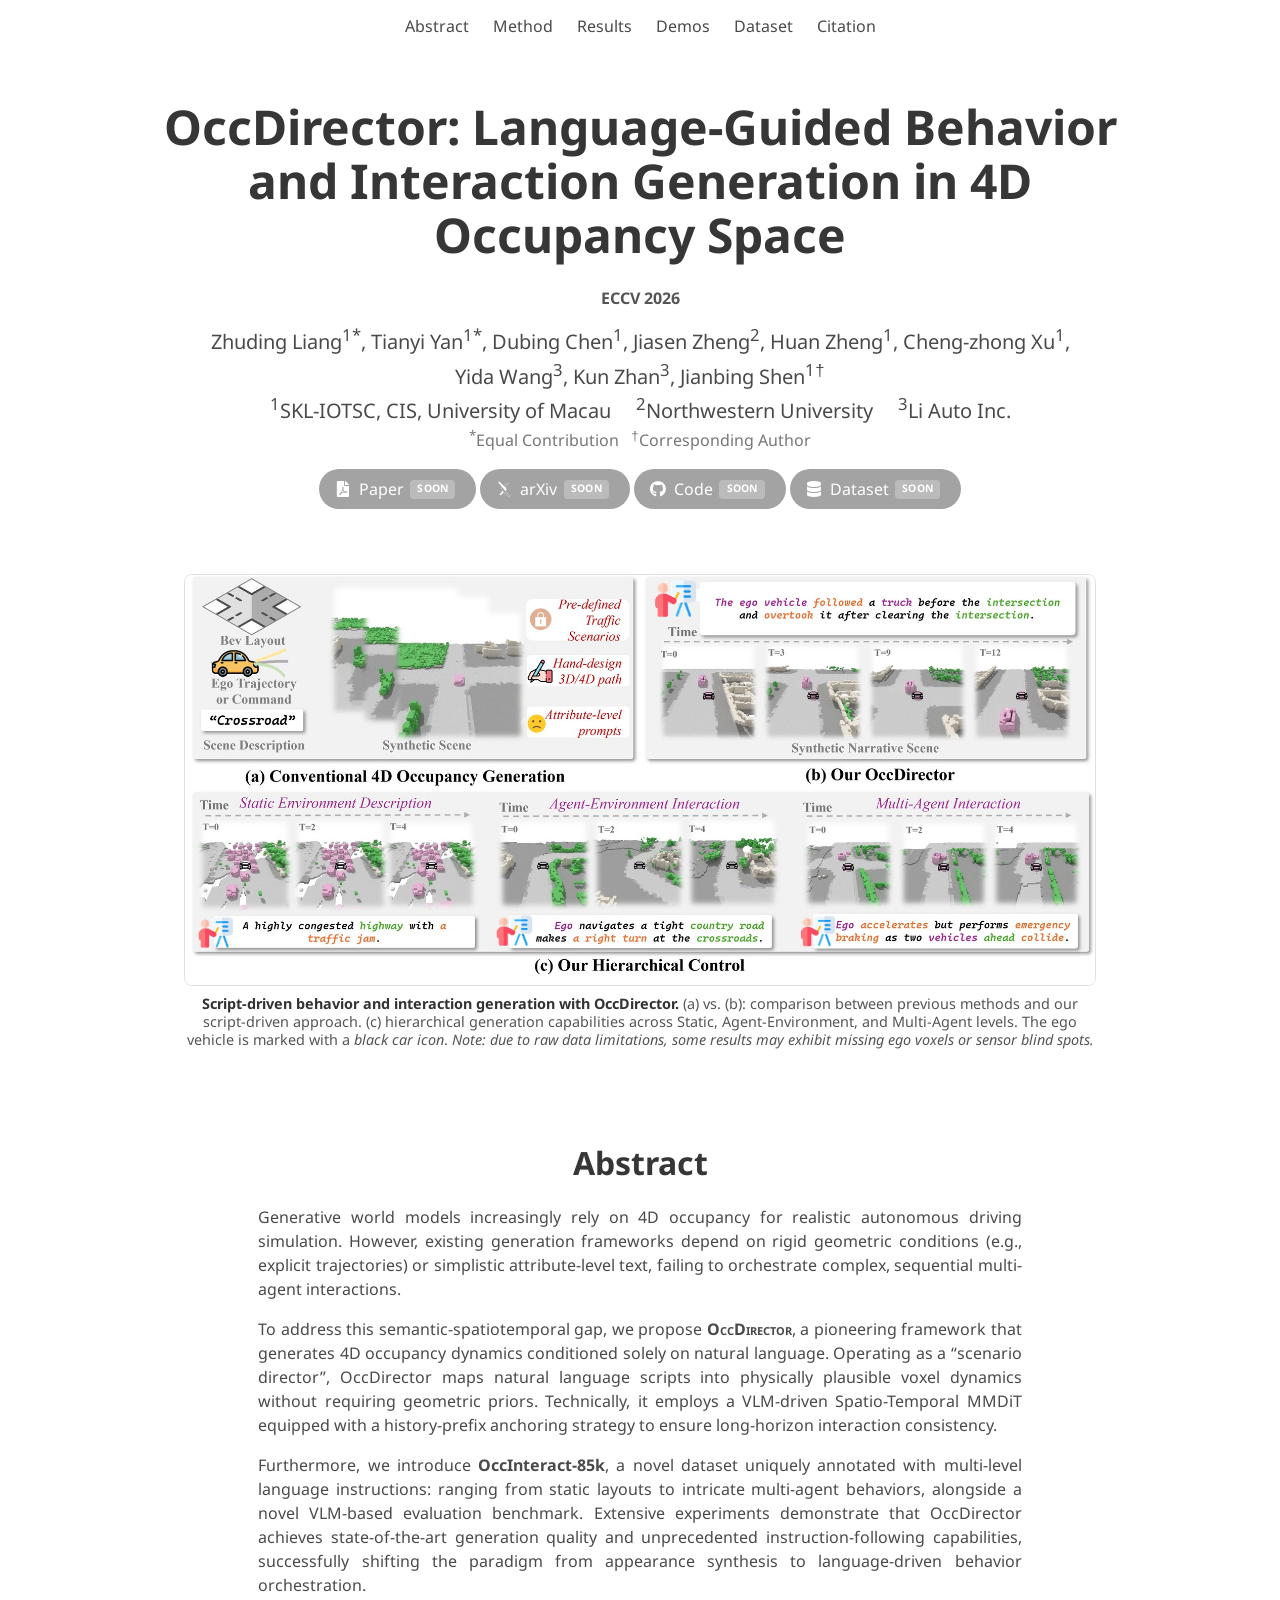
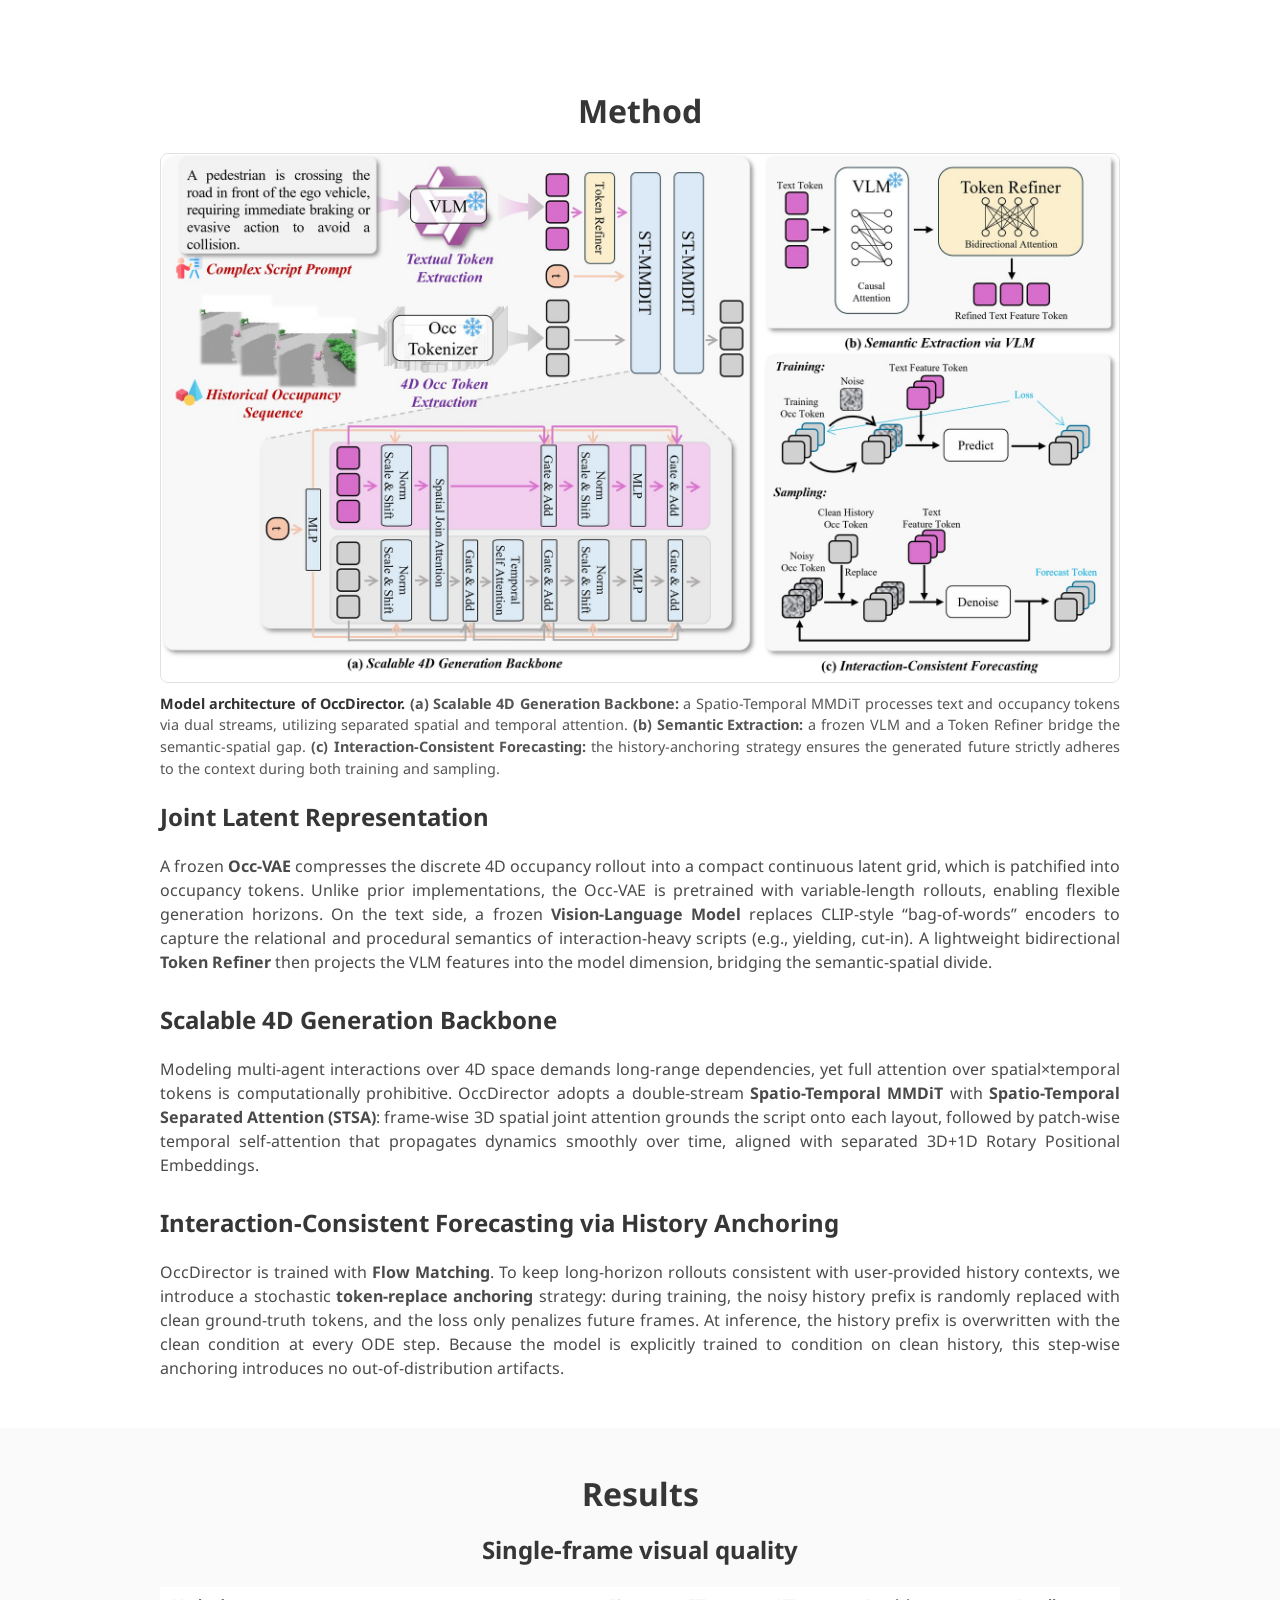
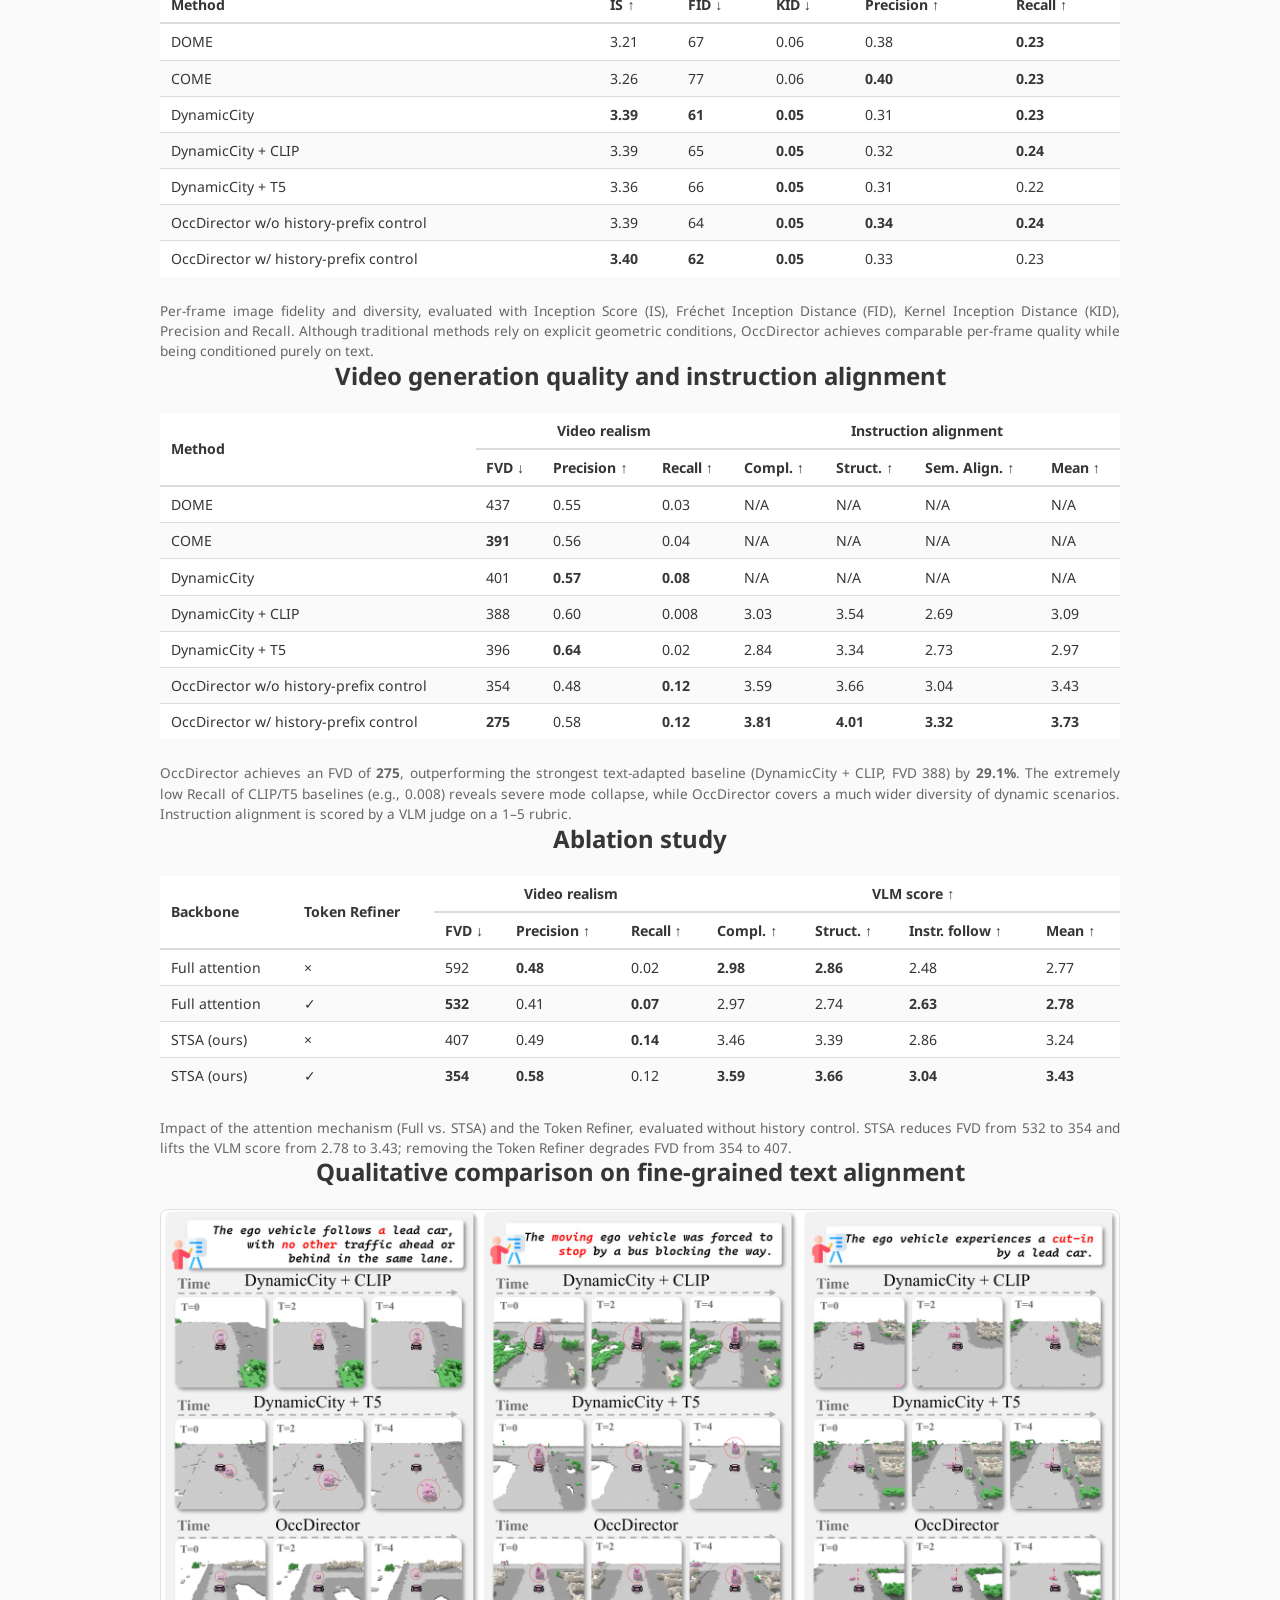
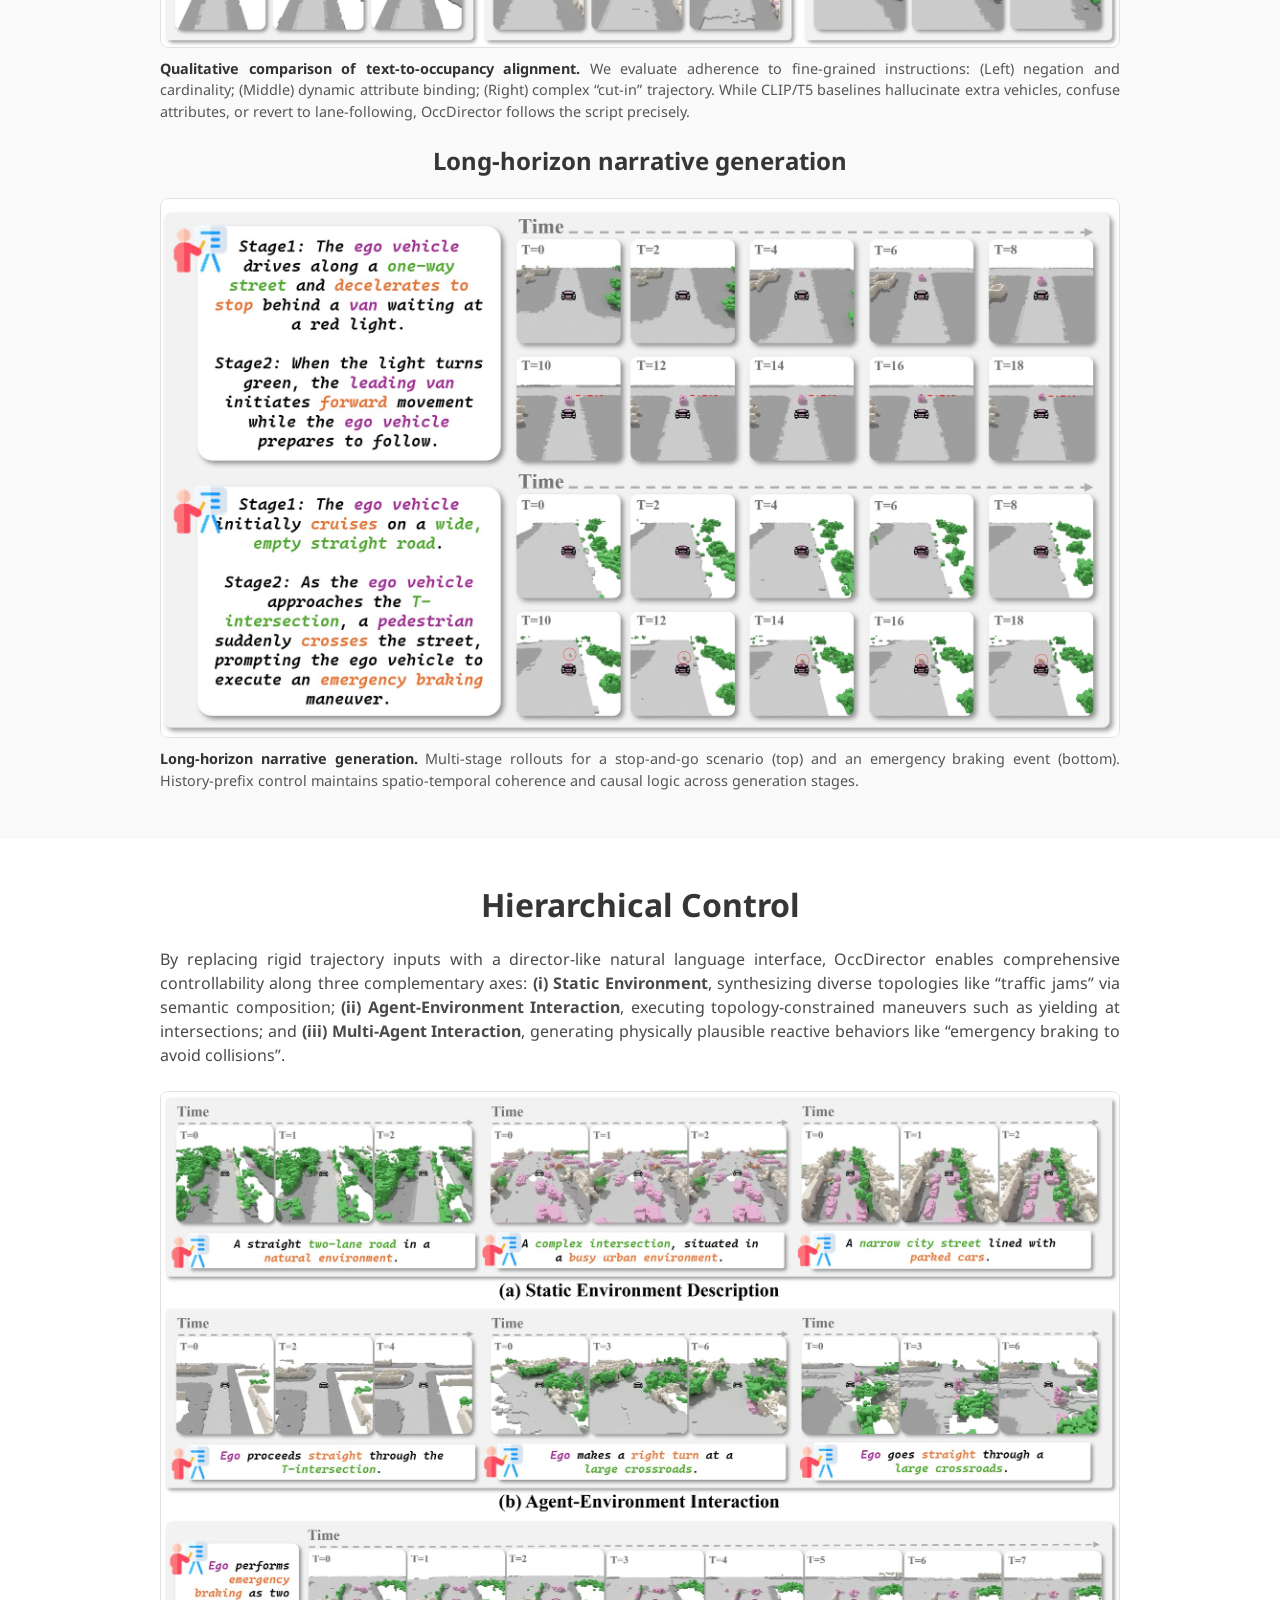
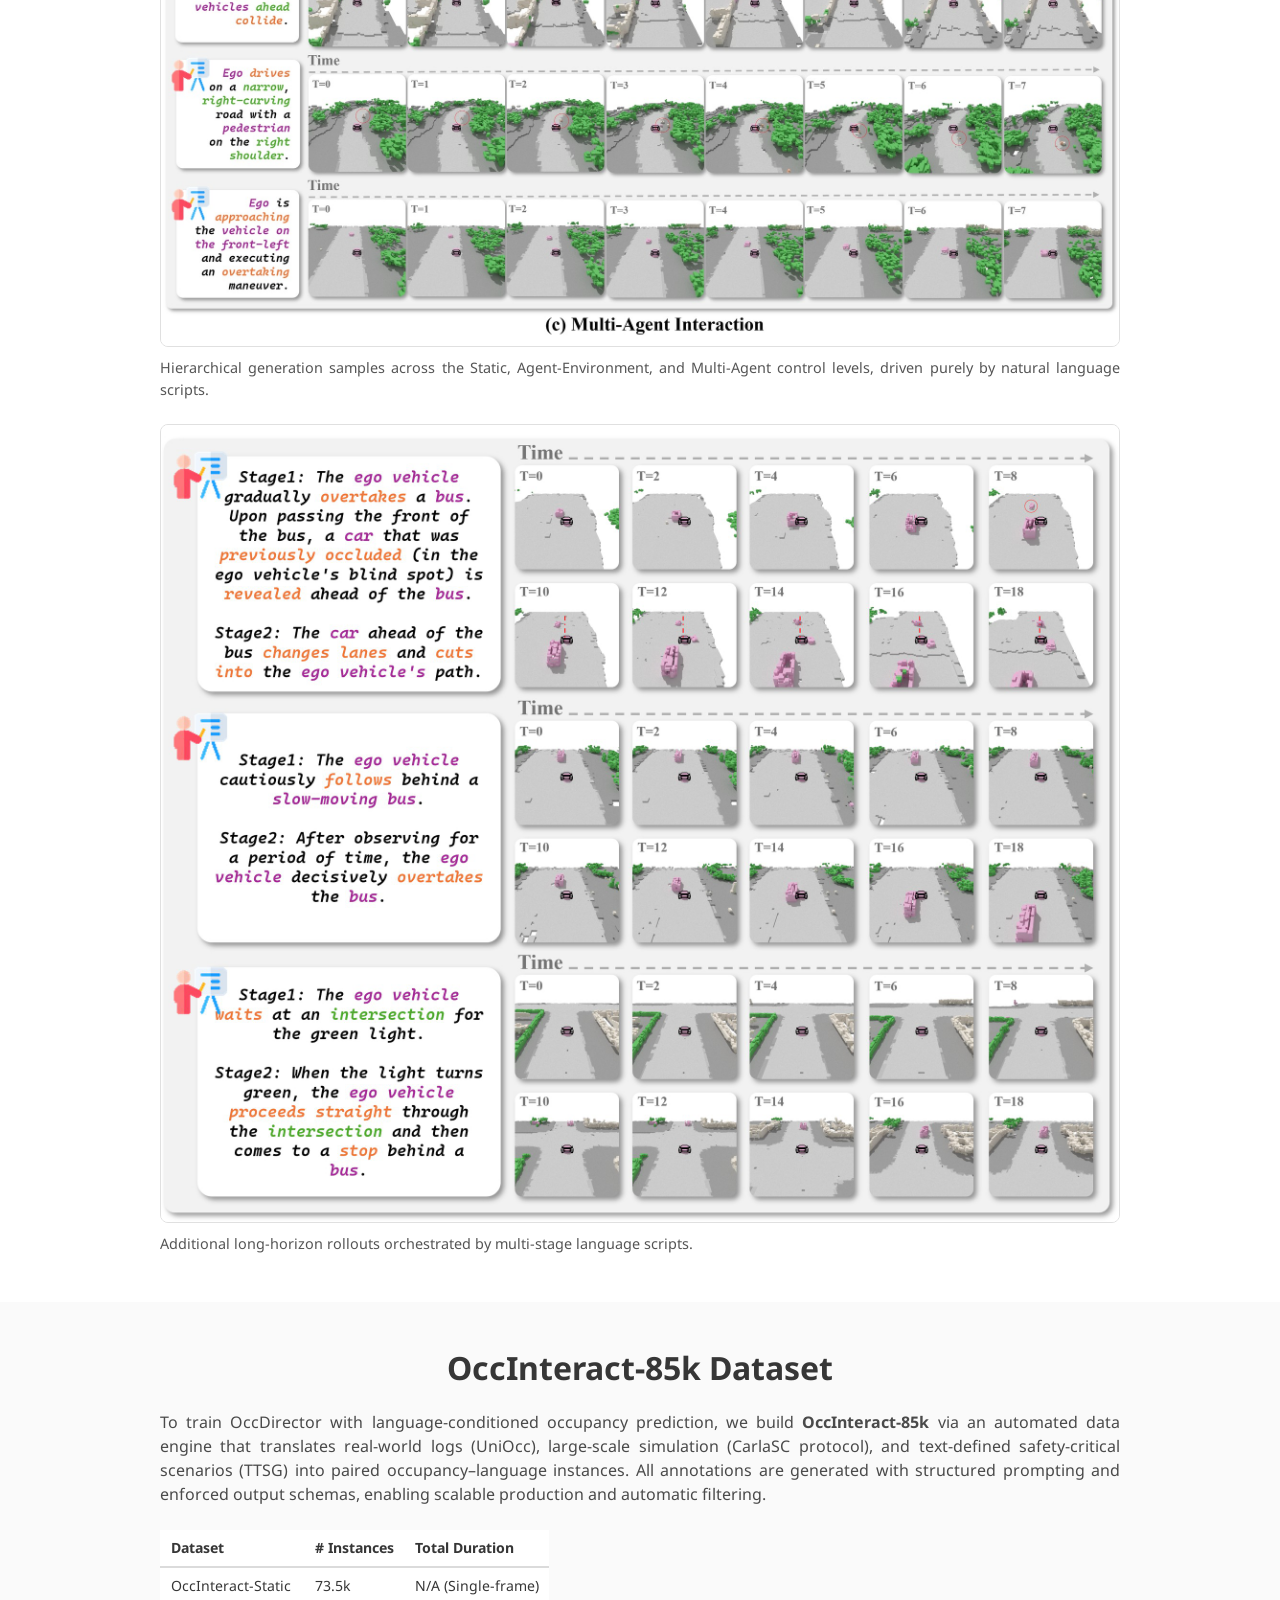
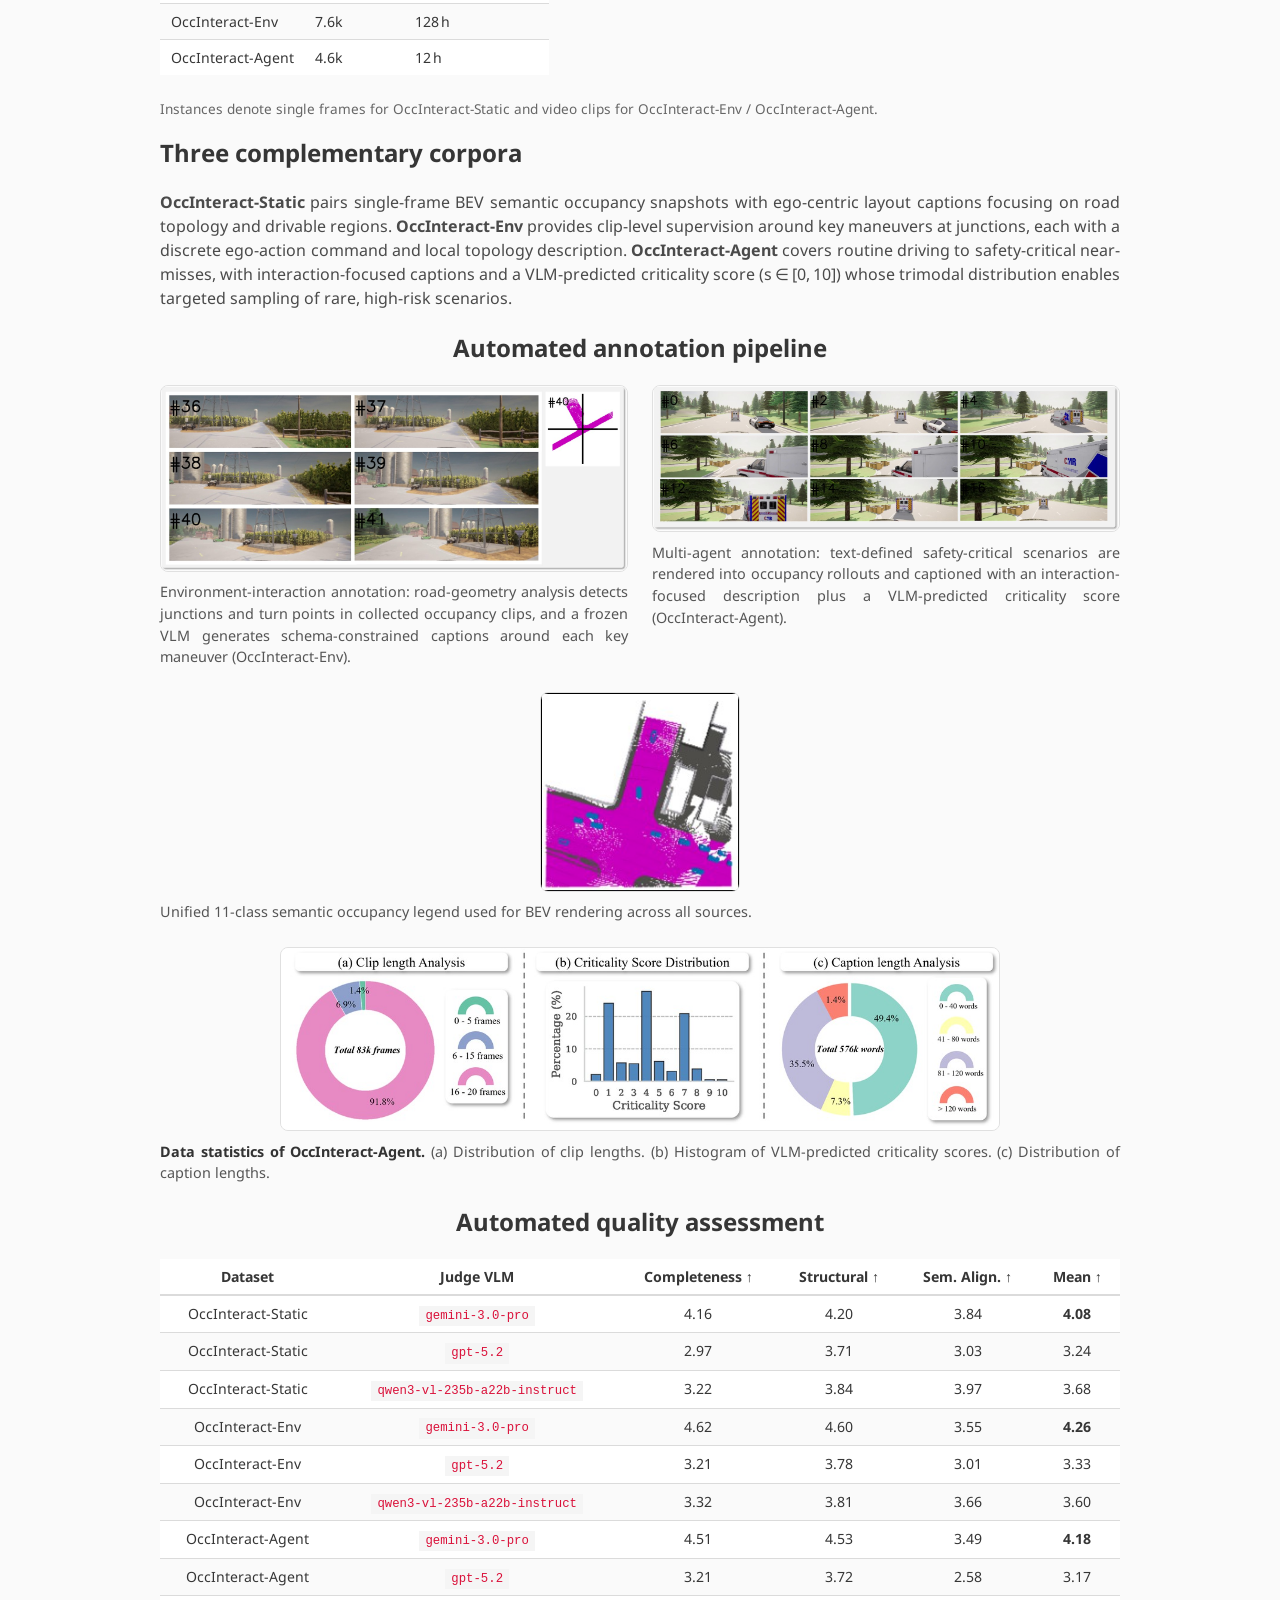
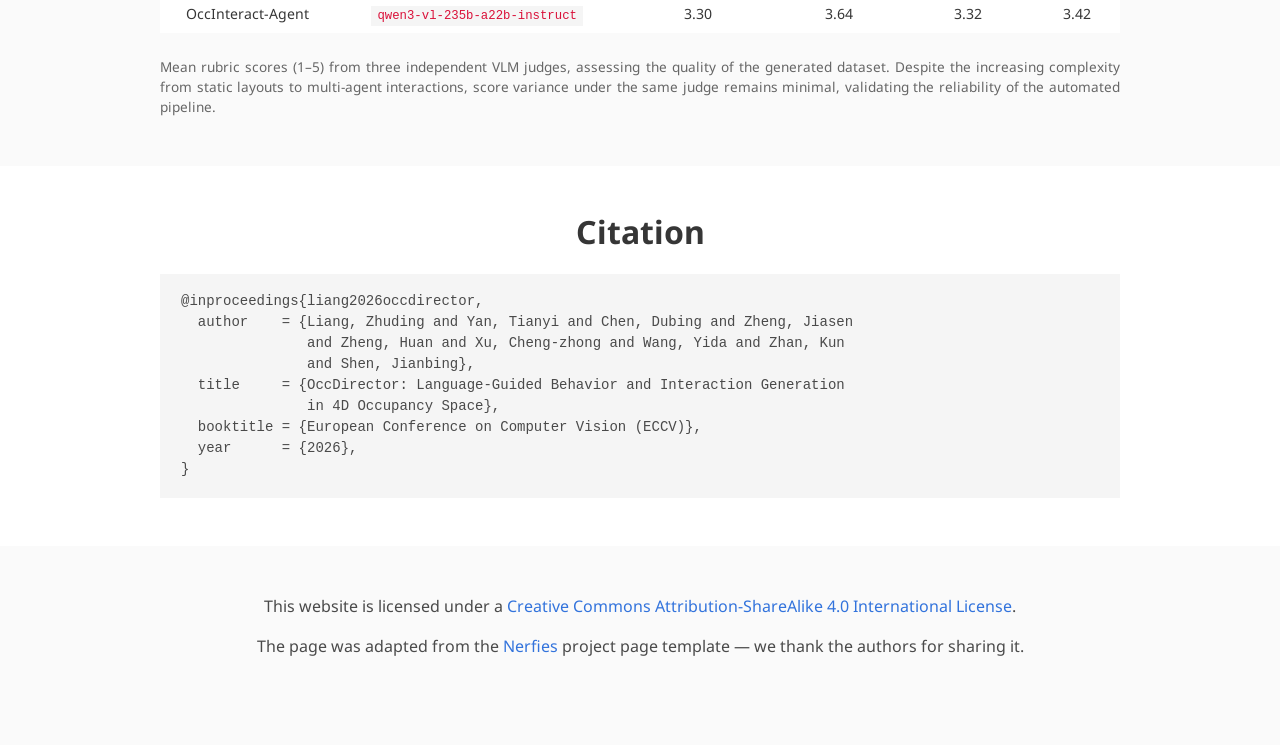
==== index.html @ 40460b10 "Add OccDirector project page Single-page site based on the Nerfies template, with all assets self-ho" ====
<!DOCTYPE html>
<html lang="en">
<head>
  <meta charset="utf-8">
  <meta name="description"
        content="OccDirector generates 4D occupancy dynamics for autonomous driving conditioned solely on natural language, acting as a scenario director that orchestrates static layouts, agent-environment interactions, and multi-agent behaviors.">
  <meta name="keywords" content="OccDirector, 4D Occupancy Generation, Language-Guided Scene Generation, Autonomous Driving, World Model">
  <meta name="viewport" content="width=device-width, initial-scale=1">
  <title>OccDirector: Language-Guided Behavior and Interaction Generation in 4D Occupancy Space</title>

  <link rel="stylesheet" href="./static/css/bulma.min.css">
  <link rel="stylesheet" href="./static/css/fontawesome.min.css">
  <link rel="stylesheet" href="./static/css/academicons.min.css">
  <link rel="stylesheet" href="./static/css/index.css">
  <link rel="icon" href="./static/images/favicon.svg">
</head>
<body>

<nav class="navbar" role="navigation" aria-label="main navigation">
  <div class="navbar-brand">
    <a role="button" class="navbar-burger" aria-label="menu" aria-expanded="false" data-target="navbar-menu">
      <span aria-hidden="true"></span>
      <span aria-hidden="true"></span>
      <span aria-hidden="true"></span>
    </a>
  </div>
  <div id="navbar-menu" class="navbar-menu">
    <div class="navbar-start" style="flex-grow: 1; justify-content: center;">
      <a class="navbar-item" href="#abstract">Abstract</a>
      <a class="navbar-item" href="#method">Method</a>
      <a class="navbar-item" href="#results">Results</a>
      <a class="navbar-item" href="#demos">Demos</a>
      <a class="navbar-item" href="#dataset">Dataset</a>
      <a class="navbar-item" href="#citation">Citation</a>
    </div>
  </div>
</nav>

<section class="hero">
  <div class="hero-body">
    <div class="container is-max-desktop">
      <div class="columns is-centered">
        <div class="column has-text-centered">
          <h1 class="title is-1 publication-title">OccDirector: Language-Guided Behavior and
            Interaction Generation in 4D Occupancy Space</h1>

          <div class="publication-venue">ECCV 2026</div>

          <div class="is-size-5 publication-authors">
            <span class="author-block">Zhuding Liang<sup>1</sup><sup>*</sup>,</span>
            <span class="author-block">Tianyi Yan<sup>1</sup><sup>*</sup>,</span>
            <span class="author-block">Dubing Chen<sup>1</sup>,</span>
            <span class="author-block">Jiasen Zheng<sup>2</sup>,</span>
            <span class="author-block">Huan Zheng<sup>1</sup>,</span>
            <span class="author-block">Cheng-zhong Xu<sup>1</sup>,</span>
            <span class="author-block">Yida Wang<sup>3</sup>,</span>
            <span class="author-block">Kun Zhan<sup>3</sup>,</span>
            <span class="author-block">Jianbing Shen<sup>1</sup><sup>&dagger;</sup></span>
          </div>

          <div class="is-size-5 publication-authors">
            <span class="author-block"><sup>1</sup>SKL-IOTSC, CIS, University of Macau&ensp;&ensp;</span>
            <span class="author-block"><sup>2</sup>Northwestern University&ensp;&ensp;</span>
            <span class="author-block"><sup>3</sup>Li Auto Inc.</span>
          </div>

          <div class="is-size-6 publication-authors" style="color:#777;">
            <span class="author-block"><sup>*</sup>Equal Contribution&ensp;</span>
            <span class="author-block"><sup>&dagger;</sup>Corresponding Author</span>
          </div>

          <div class="column has-text-centered">
            <div class="publication-links">
              <!-- To enable a link: set the real href and remove the
                   "coming-soon" class and the <span class="soon-tag"> child. -->
              <span class="link-block">
                <a href="#" class="external-link button is-normal is-rounded is-dark coming-soon">
                  <span class="icon">
                    <i class="fas fa-file-pdf"></i>
                  </span>
                  <span>Paper</span>
                  <span class="soon-tag">SOON</span>
                </a>
              </span>
              <span class="link-block">
                <a href="#" class="external-link button is-normal is-rounded is-dark coming-soon">
                  <span class="icon">
                    <i class="ai ai-arxiv"></i>
                  </span>
                  <span>arXiv</span>
                  <span class="soon-tag">SOON</span>
                </a>
              </span>
              <span class="link-block">
                <a href="#" class="external-link button is-normal is-rounded is-dark coming-soon">
                  <span class="icon">
                    <i class="fab fa-github"></i>
                  </span>
                  <span>Code</span>
                  <span class="soon-tag">SOON</span>
                </a>
              </span>
              <span class="link-block">
                <a href="#" class="external-link button is-normal is-rounded is-dark coming-soon">
                  <span class="icon">
                    <i class="fas fa-database"></i>
                  </span>
                  <span>Dataset</span>
                  <span class="soon-tag">SOON</span>
                </a>
              </span>
            </div>
          </div>
        </div>
      </div>
    </div>
  </div>
</section>

<section class="hero teaser">
  <div class="container is-max-desktop">
    <div class="hero-body">
      <img src="./static/images/teaser.jpg" class="figure-img"
           alt="OccDirector teaser: script-driven behavior and interaction generation."/>
      <h2 class="subtitle figure-caption has-text-centered">
        <strong>Script-driven behavior and interaction generation with OccDirector.</strong>
        (a) vs. (b): comparison between previous methods and our script-driven approach.
        (c) hierarchical generation capabilities across Static, Agent-Environment, and
        Multi-Agent levels. The ego vehicle is marked with a <i>black car icon</i>.
        <i>Note: due to raw data limitations, some results may exhibit missing ego voxels or
          sensor blind spots.</i>
      </h2>
    </div>
  </div>
</section>

<section class="section" id="abstract">
  <div class="container is-max-desktop">
    <div class="columns is-centered has-text-centered">
      <div class="column is-four-fifths">
        <h2 class="title is-3">Abstract</h2>
        <div class="content has-text-justified">
          <p>
            Generative world models increasingly rely on 4D occupancy for realistic autonomous
            driving simulation. However, existing generation frameworks depend on rigid
            geometric conditions (e.g., explicit trajectories) or simplistic attribute-level
            text, failing to orchestrate complex, sequential multi-agent interactions.
          </p>
          <p>
            To address this semantic-spatiotemporal gap, we propose
            <span class="occdirector">OccDirector</span>, a pioneering framework that generates
            4D occupancy dynamics conditioned solely on natural language. Operating as a
            &ldquo;scenario director&rdquo;, OccDirector maps natural language scripts into
            physically plausible voxel dynamics without requiring geometric priors.
            Technically, it employs a VLM-driven Spatio-Temporal MMDiT equipped with a
            history-prefix anchoring strategy to ensure long-horizon interaction consistency.
          </p>
          <p>
            Furthermore, we introduce <b>OccInteract-85k</b>, a novel dataset uniquely
            annotated with multi-level language instructions: ranging from static layouts to
            intricate multi-agent behaviors, alongside a novel VLM-based evaluation benchmark.
            Extensive experiments demonstrate that OccDirector achieves state-of-the-art
            generation quality and unprecedented instruction-following capabilities,
            successfully shifting the paradigm from appearance synthesis to language-driven
            behavior orchestration.
          </p>
        </div>
      </div>
    </div>
  </div>
</section>

<section class="section" id="method">
  <div class="container is-max-desktop">
    <h2 class="title is-3 has-text-centered">Method</h2>
    <div class="content has-text-centered">
      <img src="./static/images/architecture.jpg" class="figure-img"
           alt="OccDirector model architecture."/>
      <p class="figure-caption">
        <strong>Model architecture of OccDirector.</strong>
        <b>(a) Scalable 4D Generation Backbone:</b> a Spatio-Temporal MMDiT processes text and
        occupancy tokens via dual streams, utilizing separated spatial and temporal attention.
        <b>(b) Semantic Extraction:</b> a frozen VLM and a Token Refiner bridge the
        semantic-spatial gap.
        <b>(c) Interaction-Consistent Forecasting:</b> the history-anchoring strategy ensures
        the generated future strictly adheres to the context during both training and sampling.
      </p>
    </div>

    <div class="content has-text-justified method-block">
      <h3 class="title is-4">Joint Latent Representation</h3>
      <p>
        A frozen <b>Occ-VAE</b> compresses the discrete 4D occupancy rollout
        into a compact continuous latent grid, which is patchified into occupancy tokens.
        Unlike prior implementations, the Occ-VAE is pretrained with variable-length rollouts,
        enabling flexible generation horizons. On the text side, a frozen
        <b>Vision-Language Model</b> replaces CLIP-style &ldquo;bag-of-words&rdquo; encoders to
        capture the relational and procedural semantics of interaction-heavy scripts
        (e.g., yielding, cut-in). A lightweight bidirectional <b>Token Refiner</b> then projects
        the VLM features into the model dimension, bridging the semantic-spatial divide.
      </p>

      <h3 class="title is-4">Scalable 4D Generation Backbone</h3>
      <p>
        Modeling multi-agent interactions over 4D space demands long-range dependencies, yet
        full attention over spatial&times;temporal tokens is computationally prohibitive.
        OccDirector adopts a double-stream <b>Spatio-Temporal MMDiT</b> with
        <b>Spatio-Temporal Separated Attention (STSA)</b>: frame-wise 3D spatial joint attention
        grounds the script onto each layout, followed by patch-wise temporal self-attention
        that propagates dynamics smoothly over time, aligned with separated 3D+1D Rotary
        Positional Embeddings.
      </p>

      <h3 class="title is-4">Interaction-Consistent Forecasting via History Anchoring</h3>
      <p>
        OccDirector is trained with <b>Flow Matching</b>. To keep long-horizon rollouts
        consistent with user-provided history contexts, we introduce a stochastic
        <b>token-replace anchoring</b> strategy: during training, the noisy history prefix is
        randomly replaced with clean ground-truth tokens, and the loss only penalizes future
        frames. At inference, the history prefix is overwritten with the clean condition at
        every ODE step. Because the model is explicitly trained to condition on clean history,
        this step-wise anchoring introduces no out-of-distribution artifacts.
      </p>
    </div>
  </div>
</section>

<section class="section" id="results" style="background:#fafafa;">
  <div class="container is-max-desktop">
    <h2 class="title is-3 has-text-centered">Results</h2>

    <h3 class="title is-4 has-text-centered">Single-frame visual quality</h3>
    <div class="table-container">
      <table class="table is-striped is-hoverable is-fullwidth results-table">
        <thead>
        <tr>
          <th>Method</th>
          <th>IS &uarr;</th>
          <th>FID &darr;</th>
          <th>KID &darr;</th>
          <th>Precision &uarr;</th>
          <th>Recall &uarr;</th>
        </tr>
        </thead>
        <tbody>
        <tr>
          <td>DOME</td>
          <td>3.21</td>
          <td>67</td>
          <td>0.06</td>
          <td>0.38</td>
          <td><b>0.23</b></td>
        </tr>
        <tr>
          <td>COME</td>
          <td>3.26</td>
          <td>77</td>
          <td>0.06</td>
          <td><b>0.40</b></td>
          <td><b>0.23</b></td>
        </tr>
        <tr>
          <td>DynamicCity</td>
          <td><b>3.39</b></td>
          <td><b>61</b></td>
          <td><b>0.05</b></td>
          <td>0.31</td>
          <td><b>0.23</b></td>
        </tr>
        <tr>
          <td>DynamicCity + CLIP</td>
          <td>3.39</td>
          <td>65</td>
          <td><b>0.05</b></td>
          <td>0.32</td>
          <td><b>0.24</b></td>
        </tr>
        <tr>
          <td>DynamicCity + T5</td>
          <td>3.36</td>
          <td>66</td>
          <td><b>0.05</b></td>
          <td>0.31</td>
          <td>0.22</td>
        </tr>
        <tr>
          <td>OccDirector w/o history-prefix control</td>
          <td>3.39</td>
          <td>64</td>
          <td><b>0.05</b></td>
          <td><b>0.34</b></td>
          <td><b>0.24</b></td>
        </tr>
        <tr>
          <td>OccDirector w/ history-prefix control</td>
          <td><b>3.40</b></td>
          <td><b>62</b></td>
          <td><b>0.05</b></td>
          <td>0.33</td>
          <td>0.23</td>
        </tr>
        </tbody>
      </table>
    </div>
    <p class="table-note">
      Per-frame image fidelity and diversity, evaluated with Inception Score (IS), Fr&eacute;chet
      Inception Distance (FID), Kernel Inception Distance (KID), Precision and Recall.
      Although traditional methods rely on explicit geometric conditions, OccDirector achieves
      comparable per-frame quality while being conditioned purely on text.
    </p>

    <h3 class="title is-4 has-text-centered">Video generation quality and instruction alignment</h3>
    <div class="table-container">
      <table class="table is-striped is-hoverable is-fullwidth results-table">
        <thead>
        <tr>
          <th rowspan="2">Method</th>
          <th colspan="3" style="text-align:center;">Video realism</th>
          <th colspan="4" style="text-align:center;">Instruction alignment</th>
        </tr>
        <tr>
          <th>FVD &darr;</th>
          <th>Precision &uarr;</th>
          <th>Recall &uarr;</th>
          <th>Compl. &uarr;</th>
          <th>Struct. &uarr;</th>
          <th>Sem. Align. &uarr;</th>
          <th>Mean &uarr;</th>
        </tr>
        </thead>
        <tbody>
        <tr>
          <td>DOME</td>
          <td>437</td>
          <td>0.55</td>
          <td>0.03</td>
          <td>N/A</td>
          <td>N/A</td>
          <td>N/A</td>
          <td>N/A</td>
        </tr>
        <tr>
          <td>COME</td>
          <td><b>391</b></td>
          <td>0.56</td>
          <td>0.04</td>
          <td>N/A</td>
          <td>N/A</td>
          <td>N/A</td>
          <td>N/A</td>
        </tr>
        <tr>
          <td>DynamicCity</td>
          <td>401</td>
          <td><b>0.57</b></td>
          <td><b>0.08</b></td>
          <td>N/A</td>
          <td>N/A</td>
          <td>N/A</td>
          <td>N/A</td>
        </tr>
        <tr>
          <td>DynamicCity + CLIP</td>
          <td>388</td>
          <td>0.60</td>
          <td>0.008</td>
          <td>3.03</td>
          <td>3.54</td>
          <td>2.69</td>
          <td>3.09</td>
        </tr>
        <tr>
          <td>DynamicCity + T5</td>
          <td>396</td>
          <td><b>0.64</b></td>
          <td>0.02</td>
          <td>2.84</td>
          <td>3.34</td>
          <td>2.73</td>
          <td>2.97</td>
        </tr>
        <tr>
          <td>OccDirector w/o history-prefix control</td>
          <td>354</td>
          <td>0.48</td>
          <td><b>0.12</b></td>
          <td>3.59</td>
          <td>3.66</td>
          <td>3.04</td>
          <td>3.43</td>
        </tr>
        <tr>
          <td>OccDirector w/ history-prefix control</td>
          <td><b>275</b></td>
          <td>0.58</td>
          <td><b>0.12</b></td>
          <td><b>3.81</b></td>
          <td><b>4.01</b></td>
          <td><b>3.32</b></td>
          <td><b>3.73</b></td>
        </tr>
        </tbody>
      </table>
    </div>
    <p class="table-note">
      OccDirector achieves an FVD of <b>275</b>, outperforming the strongest text-adapted
      baseline (DynamicCity + CLIP, FVD 388) by <b>29.1%</b>. The extremely low Recall of
      CLIP/T5 baselines (e.g., 0.008) reveals severe mode collapse, while OccDirector covers a
      much wider diversity of dynamic scenarios. Instruction alignment is scored by a VLM judge
      on a 1&ndash;5 rubric.
    </p>

    <h3 class="title is-4 has-text-centered">Ablation study</h3>
    <div class="table-container">
      <table class="table is-striped is-hoverable is-fullwidth results-table">
        <thead>
        <tr>
          <th rowspan="2">Backbone</th>
          <th rowspan="2">Token Refiner</th>
          <th colspan="3" style="text-align:center;">Video realism</th>
          <th colspan="4" style="text-align:center;">VLM score &uarr;</th>
        </tr>
        <tr>
          <th>FVD &darr;</th>
          <th>Precision &uarr;</th>
          <th>Recall &uarr;</th>
          <th>Compl. &uarr;</th>
          <th>Struct. &uarr;</th>
          <th>Instr. follow &uarr;</th>
          <th>Mean &uarr;</th>
        </tr>
        </thead>
        <tbody>
        <tr>
          <td>Full attention</td>
          <td>&times;</td>
          <td>592</td>
          <td><b>0.48</b></td>
          <td>0.02</td>
          <td><b>2.98</b></td>
          <td><b>2.86</b></td>
          <td>2.48</td>
          <td>2.77</td>
        </tr>
        <tr>
          <td>Full attention</td>
          <td>&#10003;</td>
          <td><b>532</b></td>
          <td>0.41</td>
          <td><b>0.07</b></td>
          <td>2.97</td>
          <td>2.74</td>
          <td><b>2.63</b></td>
          <td><b>2.78</b></td>
        </tr>
        <tr>
          <td>STSA (ours)</td>
          <td>&times;</td>
          <td>407</td>
          <td>0.49</td>
          <td><b>0.14</b></td>
          <td>3.46</td>
          <td>3.39</td>
          <td>2.86</td>
          <td>3.24</td>
        </tr>
        <tr>
          <td>STSA (ours)</td>
          <td>&#10003;</td>
          <td><b>354</b></td>
          <td><b>0.58</b></td>
          <td>0.12</td>
          <td><b>3.59</b></td>
          <td><b>3.66</b></td>
          <td><b>3.04</b></td>
          <td><b>3.43</b></td>
        </tr>
        </tbody>
      </table>
    </div>
    <p class="table-note">
      Impact of the attention mechanism (Full vs. STSA) and the Token Refiner, evaluated
      without history control. STSA reduces FVD from 532 to 354 and lifts the VLM score from
      2.78 to 3.43; removing the Token Refiner degrades FVD from 354 to 407.
    </p>

    <h3 class="title is-4 has-text-centered">Qualitative comparison on fine-grained text alignment</h3>
    <div class="content has-text-centered">
      <img src="./static/images/qual_comparison.jpg" class="figure-img"
           alt="Qualitative comparison of text-to-occupancy alignment."/>
      <p class="figure-caption">
        <strong>Qualitative comparison of text-to-occupancy alignment.</strong>
        We evaluate adherence to fine-grained instructions: (Left) negation and cardinality;
        (Middle) dynamic attribute binding; (Right) complex &ldquo;cut-in&rdquo; trajectory.
        While CLIP/T5 baselines hallucinate extra vehicles, confuse attributes, or revert to
        lane-following, OccDirector follows the script precisely.
      </p>
    </div>

    <h3 class="title is-4 has-text-centered">Long-horizon narrative generation</h3>
    <div class="content has-text-centered">
      <img src="./static/images/qual_history.jpg" class="figure-img"
           alt="Long-horizon narrative generation with history-prefix control."/>
      <p class="figure-caption">
        <strong>Long-horizon narrative generation.</strong> Multi-stage rollouts for a
        stop-and-go scenario (top) and an emergency braking event (bottom). History-prefix
        control maintains spatio-temporal coherence and causal logic across generation stages.
      </p>
    </div>
  </div>
</section>

<section class="section" id="demos">
  <div class="container is-max-desktop">
    <h2 class="title is-3 has-text-centered">Hierarchical Control</h2>
    <div class="content has-text-justified">
      <p>
        By replacing rigid trajectory inputs with a director-like natural language interface,
        OccDirector enables comprehensive controllability along three complementary axes:
        <b>(i) Static Environment</b>, synthesizing diverse topologies like &ldquo;traffic
        jams&rdquo; via semantic composition; <b>(ii) Agent-Environment Interaction</b>,
        executing topology-constrained maneuvers such as yielding at intersections; and
        <b>(iii) Multi-Agent Interaction</b>, generating physically plausible reactive behaviors
        like &ldquo;emergency braking to avoid collisions&rdquo;.
      </p>
    </div>
    <div class="content has-text-centered">
      <img src="./static/images/hierarchical_control.jpg" class="figure-img"
           alt="Hierarchical control samples across Static, Agent-Environment and Multi-Agent levels."/>
      <p class="figure-caption">
        Hierarchical generation samples across the Static, Agent-Environment, and Multi-Agent
        control levels, driven purely by natural language scripts.
      </p>
    </div>
    <div class="content has-text-centered">
      <img src="./static/images/long_horizon.jpg" class="figure-img"
           alt="Long-horizon generation samples."/>
      <p class="figure-caption">
        Additional long-horizon rollouts orchestrated by multi-stage language scripts.
      </p>
    </div>
  </div>
</section>

<section class="section" id="dataset" style="background:#fafafa;">
  <div class="container is-max-desktop">
    <h2 class="title is-3 has-text-centered">OccInteract-85k Dataset</h2>
    <div class="content has-text-justified">
      <p>
        To train OccDirector with language-conditioned occupancy prediction, we build
        <b>OccInteract-85k</b> via an automated data engine that translates real-world logs
        (UniOcc), large-scale simulation (CarlaSC protocol), and text-defined safety-critical
        scenarios (TTSG) into paired occupancy&ndash;language instances. All annotations are
        generated with structured prompting and enforced output schemas, enabling scalable
        production and automatic filtering.
      </p>
    </div>

    <div class="table-container">
      <table class="table is-striped is-hoverable is-centered results-table">
        <thead>
        <tr>
          <th>Dataset</th>
          <th># Instances</th>
          <th>Total Duration</th>
        </tr>
        </thead>
        <tbody>
        <tr>
          <td>OccInteract-Static</td>
          <td>73.5k</td>
          <td>N/A (Single-frame)</td>
        </tr>
        <tr>
          <td>OccInteract-Env</td>
          <td>7.6k</td>
          <td>128&thinsp;h</td>
        </tr>
        <tr>
          <td>OccInteract-Agent</td>
          <td>4.6k</td>
          <td>12&thinsp;h</td>
        </tr>
        </tbody>
      </table>
    </div>
    <p class="table-note">
      Instances denote single frames for OccInteract-Static and video clips for
      OccInteract-Env / OccInteract-Agent.
    </p>

    <div class="content has-text-justified method-block">
      <h3 class="title is-4">Three complementary corpora</h3>
      <p>
        <b>OccInteract-Static</b> pairs single-frame BEV semantic occupancy snapshots with
        ego-centric layout captions focusing on road topology and drivable regions.
        <b>OccInteract-Env</b> provides clip-level supervision around key maneuvers at
        junctions, each with a discrete ego-action command and local topology description.
        <b>OccInteract-Agent</b> covers routine driving to safety-critical near-misses, with
        interaction-focused captions and a VLM-predicted criticality score
        (s&thinsp;&isin;&thinsp;[0,&thinsp;10]) whose trimodal distribution enables targeted
        sampling of rare, high-risk scenarios.
      </p>
    </div>

    <div class="content has-text-centered method-block">
      <h3 class="title is-4">Automated annotation pipeline</h3>
      <div class="columns is-centered">
        <div class="column">
          <img src="./static/images/pipeline_turnpoint.jpg" class="figure-img"
               alt="Environment-interaction annotation pipeline."/>
          <p class="figure-caption">
            Environment-interaction annotation: road-geometry analysis detects junctions and
            turn points in collected occupancy clips, and a frozen VLM generates
            schema-constrained captions around each key maneuver (OccInteract-Env).
          </p>
        </div>
        <div class="column">
          <img src="./static/images/pipeline_multiagent.jpg" class="figure-img"
               alt="Multi-agent annotation pipeline."/>
          <p class="figure-caption">
            Multi-agent annotation: text-defined safety-critical scenarios are rendered into
            occupancy rollouts and captioned with an interaction-focused description plus a
            VLM-predicted criticality score (OccInteract-Agent).
          </p>
        </div>
      </div>
      <img src="./static/images/pipeline_bev.jpg" class="figure-img"
           style="width:200px; margin:0 auto;"
           alt="Unified semantic occupancy legend."/>
      <p class="figure-caption">
        Unified 11-class semantic occupancy legend used for BEV rendering across all sources.
      </p>
    </div>

    <div class="content has-text-centered">
      <img src="./static/images/dataset_distribution.jpg" class="figure-img"
           style="max-width:720px; margin:0 auto;"
           alt="Data statistics of OccInteract-Agent."/>
      <p class="figure-caption">
        <strong>Data statistics of OccInteract-Agent.</strong> (a) Distribution of clip lengths.
        (b) Histogram of VLM-predicted criticality scores. (c) Distribution of caption lengths.
      </p>
    </div>

    <div class="content has-text-centered method-block">
      <h3 class="title is-4">Automated quality assessment</h3>
      <div class="table-container">
        <table class="table is-striped is-hoverable is-fullwidth results-table">
          <thead>
          <tr>
            <th>Dataset</th>
            <th>Judge VLM</th>
            <th>Completeness &uarr;</th>
            <th>Structural &uarr;</th>
            <th>Sem. Align. &uarr;</th>
            <th>Mean &uarr;</th>
          </tr>
          </thead>
          <tbody>
          <tr>
            <td>OccInteract-Static</td>
            <td><code>gemini-3.0-pro</code></td>
            <td>4.16</td>
            <td>4.20</td>
            <td>3.84</td>
            <td><b>4.08</b></td>
          </tr>
          <tr>
            <td>OccInteract-Static</td>
            <td><code>gpt-5.2</code></td>
            <td>2.97</td>
            <td>3.71</td>
            <td>3.03</td>
            <td>3.24</td>
          </tr>
          <tr>
            <td>OccInteract-Static</td>
            <td><code>qwen3-vl-235b-a22b-instruct</code></td>
            <td>3.22</td>
            <td>3.84</td>
            <td>3.97</td>
            <td>3.68</td>
          </tr>
          <tr>
            <td>OccInteract-Env</td>
            <td><code>gemini-3.0-pro</code></td>
            <td>4.62</td>
            <td>4.60</td>
            <td>3.55</td>
            <td><b>4.26</b></td>
          </tr>
          <tr>
            <td>OccInteract-Env</td>
            <td><code>gpt-5.2</code></td>
            <td>3.21</td>
            <td>3.78</td>
            <td>3.01</td>
            <td>3.33</td>
          </tr>
          <tr>
            <td>OccInteract-Env</td>
            <td><code>qwen3-vl-235b-a22b-instruct</code></td>
            <td>3.32</td>
            <td>3.81</td>
            <td>3.66</td>
            <td>3.60</td>
          </tr>
          <tr>
            <td>OccInteract-Agent</td>
            <td><code>gemini-3.0-pro</code></td>
            <td>4.51</td>
            <td>4.53</td>
            <td>3.49</td>
            <td><b>4.18</b></td>
          </tr>
          <tr>
            <td>OccInteract-Agent</td>
            <td><code>gpt-5.2</code></td>
            <td>3.21</td>
            <td>3.72</td>
            <td>2.58</td>
            <td>3.17</td>
          </tr>
          <tr>
            <td>OccInteract-Agent</td>
            <td><code>qwen3-vl-235b-a22b-instruct</code></td>
            <td>3.30</td>
            <td>3.64</td>
            <td>3.32</td>
            <td>3.42</td>
          </tr>
          </tbody>
        </table>
      </div>
      <p class="table-note">
        Mean rubric scores (1&ndash;5) from three independent VLM judges, assessing the quality
        of the generated dataset. Despite the increasing complexity from static layouts to
        multi-agent interactions, score variance under the same judge remains minimal,
        validating the reliability of the automated pipeline.
      </p>
    </div>
  </div>
</section>

<section class="section" id="citation">
  <div class="container is-max-desktop content">
    <h2 class="title is-3 has-text-centered">Citation</h2>
    <pre><code>@inproceedings{liang2026occdirector,
  author    = {Liang, Zhuding and Yan, Tianyi and Chen, Dubing and Zheng, Jiasen
               and Zheng, Huan and Xu, Cheng-zhong and Wang, Yida and Zhan, Kun
               and Shen, Jianbing},
  title     = {OccDirector: Language-Guided Behavior and Interaction Generation
               in 4D Occupancy Space},
  booktitle = {European Conference on Computer Vision (ECCV)},
  year      = {2026},
}</code></pre>
  </div>
</section>

<footer class="footer">
  <div class="container">
    <div class="content has-text-centered">
      <p>
        This website is licensed under a <a rel="license"
                                            href="http://creativecommons.org/licenses/by-sa/4.0/">Creative
        Commons Attribution-ShareAlike 4.0 International License</a>.
      </p>
      <p>
        The page was adapted from the
        <a href="https://nerfies.github.io">Nerfies</a> project page template &mdash; we thank
        the authors for sharing it.
      </p>
    </div>
  </div>
</footer>

<script src="./static/js/index.js"></script>
</body>
</html>
---- static/css/academicons.min.css ----
@font-face {font-family: 'Academicons';font-style: normal;font-weight: 400;font-display: block;src:url('../fonts/academicons.woff') format('woff'),url('../fonts/academicons.ttf') format('truetype');src:url('../fonts/academicons.woff') format('woff'),url('../fonts/academicons.ttf') format('truetype');}.ai {font-family: 'Academicons';font-weight: 400;-moz-osx-font-smoothing: grayscale;-webkit-font-smoothing: antialiased;display: inline-block;font-style: normal;font-variant: normal;text-rendering: auto;line-height: 1;}.ai-academia:before {content: "\e9af";}.ai-academia-square:before {content: "\e93d";}.ai-acclaim:before {content: "\e92e";}.ai-acclaim-square:before {content: "\e93a";}.ai-acm:before {content: "\e93c";}.ai-acm-square:before {content: "\e95d";}.ai-acmdl:before {content: "\e96a";}.ai-acmdl-square:before {content: "\e9d3";}.ai-ads:before {content: "\e9cb";}.ai-ads-square:before {content: "\e94a";}.ai-africarxiv:before {content: "\e91b";}.ai-africarxiv-square:before {content: "\e90b";}.ai-archive:before {content: "\e955";}.ai-archive-square:before {content: "\e956";}.ai-arxiv:before {content: "\e974";}.ai-arxiv-square:before {content: "\e9a6";}.ai-biorxiv:before {content: "\e9a2";}.ai-biorxiv-square:before {content: "\e98b";}.ai-ceur:before {content: "\e96d";}.ai-ceur-square:before {content: "\e92f";}.ai-ciencia-vitae:before {content: "\e912";}.ai-ciencia-vitae-square:before {content: "\e913";}.ai-clarivate:before {content: "\e924";}.ai-clarivate-square:before {content: "\e925";}.ai-closed-access:before {content: "\e942";}.ai-closed-access-square:before {content: "\e943";}.ai-conversation:before {content: "\e94c";}.ai-conversation-square:before {content: "\e915";}.ai-coursera:before {content: "\e95f";}.ai-coursera-square:before {content: "\e97f";}.ai-crossref:before {content: "\e918";}.ai-crossref-square:before {content: "\e919";}.ai-cv:before {content: "\e9a5";}.ai-cv-square:before {content: "\e90a";}.ai-datacite:before {content: "\e91c";}.ai-datacite-square:before {content: "\e91d";}.ai-dataverse:before {content: "\e9f7";}.ai-dataverse-square:before {content: "\e9e4";}.ai-dblp:before {content: "\e94f";}.ai-dblp-square:before {content: "\e93f";}.ai-depsy:before {content: "\e97a";}.ai-depsy-square:before {content: "\e94b";}.ai-doi:before {content: "\e97e";}.ai-doi-square:before {content: "\e98f";}.ai-dryad:before {content: "\e97c";}.ai-dryad-square:before {content: "\e98c";}.ai-elsevier:before {content: "\e961";}.ai-elsevier-square:before {content: "\e910";}.ai-figshare:before {content: "\e981";}.ai-figshare-square:before {content: "\e9e7";}.ai-google-scholar:before {content: "\e9d4";}.ai-google-scholar-square:before {content: "\e9f9";}.ai-hal:before {content: "\e92c";}.ai-hal-square:before {content: "\e92d";}.ai-hypothesis:before {content: "\e95a";}.ai-hypothesis-square:before {content: "\e95b";}.ai-ideas-repec:before {content: "\e9ed";}.ai-ideas-repec-square:before {content: "\e9f8";}.ai-ieee:before {content: "\e929";}.ai-ieee-square:before {content: "\e9b9";}.ai-impactstory:before {content: "\e9cf";}.ai-impactstory-square:before {content: "\e9aa";}.ai-inaturalist:before {content: "\e900";}.ai-inaturalist-square:before {content: "\e901";}.ai-inpn:before {content: "\e902";}.ai-inpn-square:before {content: "\e903";}.ai-inspire:before {content: "\e9e9";}.ai-inspire-square:before {content: "\e9fe";}.ai-isidore:before {content: "\e936";}.ai-isidore-square:before {content: "\e954";}.ai-isni:before {content: "\e957";}.ai-isni-square:before {content: "\e958";}.ai-jstor:before {content: "\e938";}.ai-jstor-square:before {content: "\e944";}.ai-lattes:before {content: "\e9b3";}.ai-lattes-square:before {content: "\e99c";}.ai-mathoverflow:before {content: "\e9f6";}.ai-mathoverflow-square:before {content: "\e97b";}.ai-mendeley:before {content: "\e9f0";}.ai-mendeley-square:before {content: "\e9f3";}.ai-moodle:before {content: "\e907";}.ai-moodle-square:before {content: "\e908";}.ai-mtmt:before {content: "\e950";}.ai-mtmt-square:before {content: "\e951";}.ai-nakala:before {content: "\e940";}.ai-nakala-square:before {content: "\e941";}.ai-obp:before {content: "\e92a";}.ai-obp-square:before {content: "\e92b";}.ai-open-access:before {content: "\e939";}.ai-open-access-square:before {content: "\e9f4";}.ai-open-data:before {content: "\e966";}.ai-open-data-square:before {content: "\e967";}.ai-open-materials:before {content: "\e968";}.ai-open-materials-square:before {content: "\e969";}.ai-openedition:before {content: "\e946";}.ai-openedition-square:before {content: "\e947";}.ai-orcid:before {content: "\e9d9";}.ai-orcid-square:before {content: "\e9c3";}.ai-osf:before {content: "\e9ef";}.ai-osf-square:before {content: "\e931";}.ai-overleaf:before {content: "\e914";}.ai-overleaf-square:before {content: "\e98d";}.ai-philpapers:before {content: "\e98a";}.ai-philpapers-square:before {content: "\e96f";}.ai-piazza:before {content: "\e99a";}.ai-piazza-square:before {content: "\e90c";}.ai-preregistered:before {content: "\e906";}.ai-preregistered-square:before {content: "\e96b";}.ai-protocols:before {content: "\e952";}.ai-protocols-square:before {content: "\e953";}.ai-psyarxiv:before {content: "\e90e";}.ai-psyarxiv-square:before {content: "\e90f";}.ai-publons:before {content: "\e937";}.ai-publons-square:before {content: "\e94e";}.ai-pubmed:before {content: "\e99f";}.ai-pubmed-square:before {content: "\e97d";}.ai-pubpeer:before {content: "\e922";}.ai-pubpeer-square:before {content: "\e923";}.ai-researcherid:before {content: "\e91a";}.ai-researcherid-square:before {content: "\e95c";}.ai-researchgate:before {content: "\e95e";}.ai-researchgate-square:before {content: "\e99e";}.ai-ror:before {content: "\e948";}.ai-ror-square:before {content: "\e949";}.ai-sci-hub:before {content: "\e959";}.ai-sci-hub-square:before {content: "\e905";}.ai-scirate:before {content: "\e98e";}.ai-scirate-square:before {content: "\e99d";}.ai-scopus:before {content: "\e91e";}.ai-scopus-square:before {content: "\e91f";}.ai-semantic-scholar:before {content: "\e96e";}.ai-semantic-scholar-square:before {content: "\e96c";}.ai-springer:before {content: "\e928";}.ai-springer-square:before {content: "\e99b";}.ai-ssrn:before {content: "\e916";}.ai-ssrn-square:before {content: "\e917";}.ai-stackoverflow:before {content: "\e920";}.ai-stackoverflow-square:before {content: "\e921";}.ai-viaf:before {content: "\e933";}.ai-viaf-square:before {content: "\e934";}.ai-wiley:before {content: "\e926";}.ai-wiley-square:before {content: "\e927";}.ai-zenodo:before {content: "\e911";}.ai-zenodo-square:before {content: "\e904";}.ai-zotero:before {content: "\e962";}.ai-zotero-square:before {content: "\e932";}.ai-lg {font-size: 1.33333em;line-height: 0.75em;vertical-align: -.0667em;}.ai-xs {font-size: .75em;}.ai-sm {font-size: .875em;}.ai-1x {font-size: 1em;}.ai-2x {font-size: 2em;}.ai-3x {font-size: 3em;}.ai-4x {font-size: 4em;}.ai-5x {font-size: 5em;}.ai-6x {font-size: 6em;}.ai-7x {font-size: 7em;}.ai-8x {font-size: 8em;}.ai-9x {font-size: 9em;}.ai-10x {font-size: 10em;}.ai-fw {text-align: center;width: 1.25em;}.ai-ul {list-style-type: none;margin-left: 2.5em;padding-left: 0;}.ai-ul > li {position: relative;}.ai-li {left: -2em;position: absolute;text-align: center;width: 2em;line-height: inherit;}.ai-border {border: solid 0.08em #eee;border-radius: .1em;padding: .2em .25em .15em;}.ai-pull-left {float: left;}.ai-pull-right {float: right;}.ai.ai-pull-left {margin-right: .3em;}.ai.ai-pull-right {margin-right: .3em;}.ai-stack {display: inline-block;height: 2em;line-height: 2em;position: relative;vertical-align: middle;width: 2.5em;}.ai-stack-1x, .ai-stack-2x {left: 0;position: absolute;text-align: center;width: 100%;}.ai-stack-1x {line-height: inherit;}.ai-stack-2x {font-size: 2em;}.ai-inverse {color: #fff;}
---- static/css/index.css ----
/* OccDirector project page styles.
   Based on the Nerfies project page template (nerfies.github.io), adapted for
   a figure-driven page with local (self-hosted) fonts. */

/* ---- Local fonts (self-hosted, no external CDN) ---- */
@font-face {
  font-family: 'Noto Sans';
  src: url('../fonts/noto-sans-400.woff2') format('woff2');
  font-weight: 400;
  font-style: normal;
  font-display: swap;
}
@font-face {
  font-family: 'Noto Sans';
  src: url('../fonts/noto-sans-400-italic.woff2') format('woff2');
  font-weight: 400;
  font-style: italic;
  font-display: swap;
}
@font-face {
  font-family: 'Noto Sans';
  src: url('../fonts/noto-sans-700.woff2') format('woff2');
  font-weight: 700;
  font-style: normal;
  font-display: swap;
}

body {
  font-family: 'Noto Sans', sans-serif;
}

/* ---- Hero / authors ---- */
.publication-title {
  font-family: 'Noto Sans', sans-serif;
  font-weight: 700;
}

.publication-authors {
  font-family: 'Noto Sans', sans-serif;
}

.publication-authors a {
  color: hsl(204, 86%, 53%) !important;
}

.publication-authors a:hover {
  text-decoration: underline;
}

.author-block {
  display: inline-block;
}

.publication-venue {
  color: #555;
  width: fit-content;
  margin: 0 auto 0.75rem auto;
  font-weight: bold;
}

.link-block a {
  margin-top: 5px;
  margin-bottom: 5px;
}

/* "Coming soon" buttons: greyed out, not clickable. Remove the class (and the
   <span class="soon-tag">) once the real link is available. */
a.button.coming-soon {
  opacity: 0.45;
  pointer-events: none;
  cursor: default;
}

.soon-tag {
  font-size: 0.65rem;
  font-weight: 700;
  margin-left: 0.4rem;
  padding: 0.1rem 0.45rem;
  border-radius: 4px;
  background: rgba(255, 255, 255, 0.25);
  letter-spacing: 0.02em;
}

/* ---- Teaser ---- */
.teaser .hero-body {
  padding-top: 0;
  padding-bottom: 3rem;
}

/* ---- Figures ---- */
.figure-img {
  width: 100%;
  border-radius: 8px;
  border: 1px solid #e0e0e0;
  display: block;
}

.figure-caption {
  font-size: 0.9rem;
  color: #555;
  margin-top: 0.6rem;
  text-align: justify;
}

.figure-caption strong {
  color: #333;
}

/* ---- Results tables ---- */
.results-table {
  font-size: 0.88rem;
}

.results-table th,
.results-table td {
  vertical-align: middle;
  white-space: nowrap;
}

.table-note {
  font-size: 0.85rem;
  color: #666;
  margin-top: 0.4rem;
  text-align: justify;
}

/* ---- Method blocks ---- */
.method-block h3 {
  margin-top: 1.25rem;
}

/* ---- Footer ---- */
.footer .icon-link {
  font-size: 25px;
  color: #000;
}

.occdirector {
  font-variant: small-caps;
  font-weight: 600;
}

section {
  scroll-margin-top: 4rem;
}
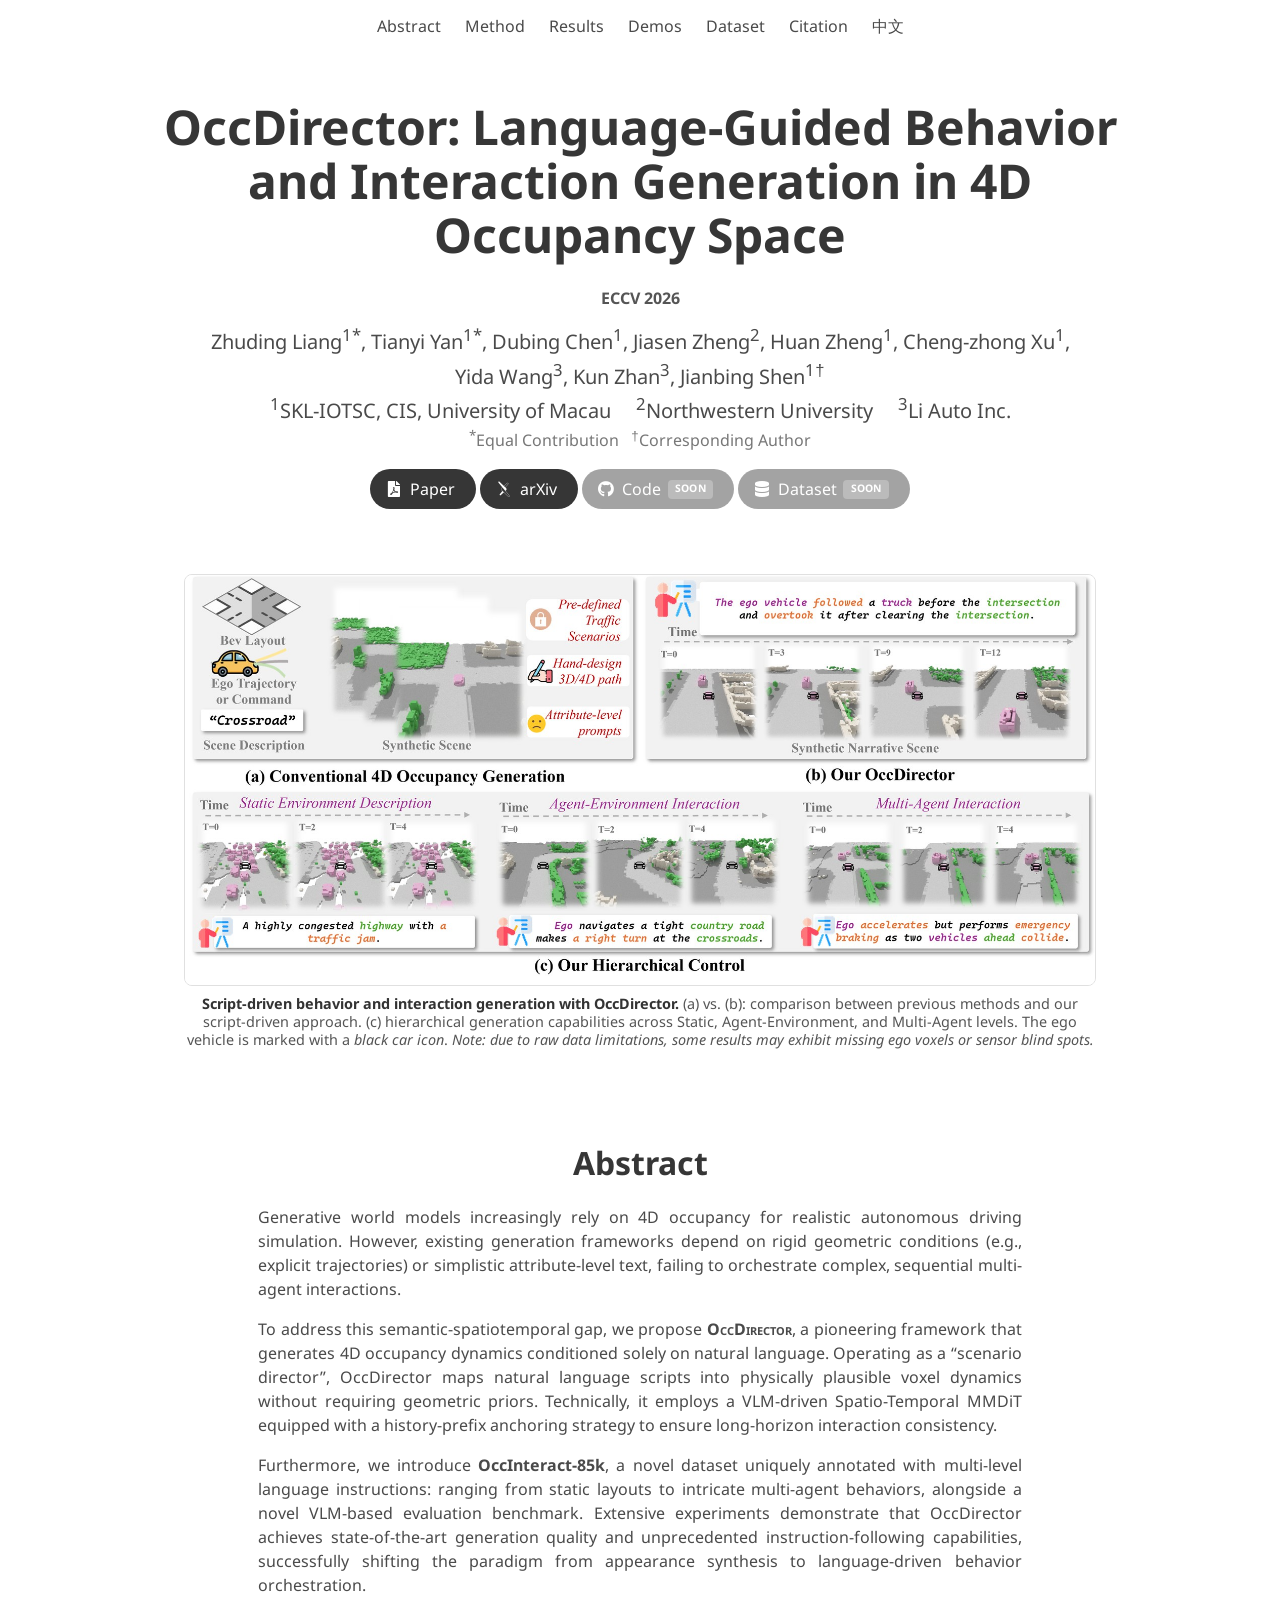
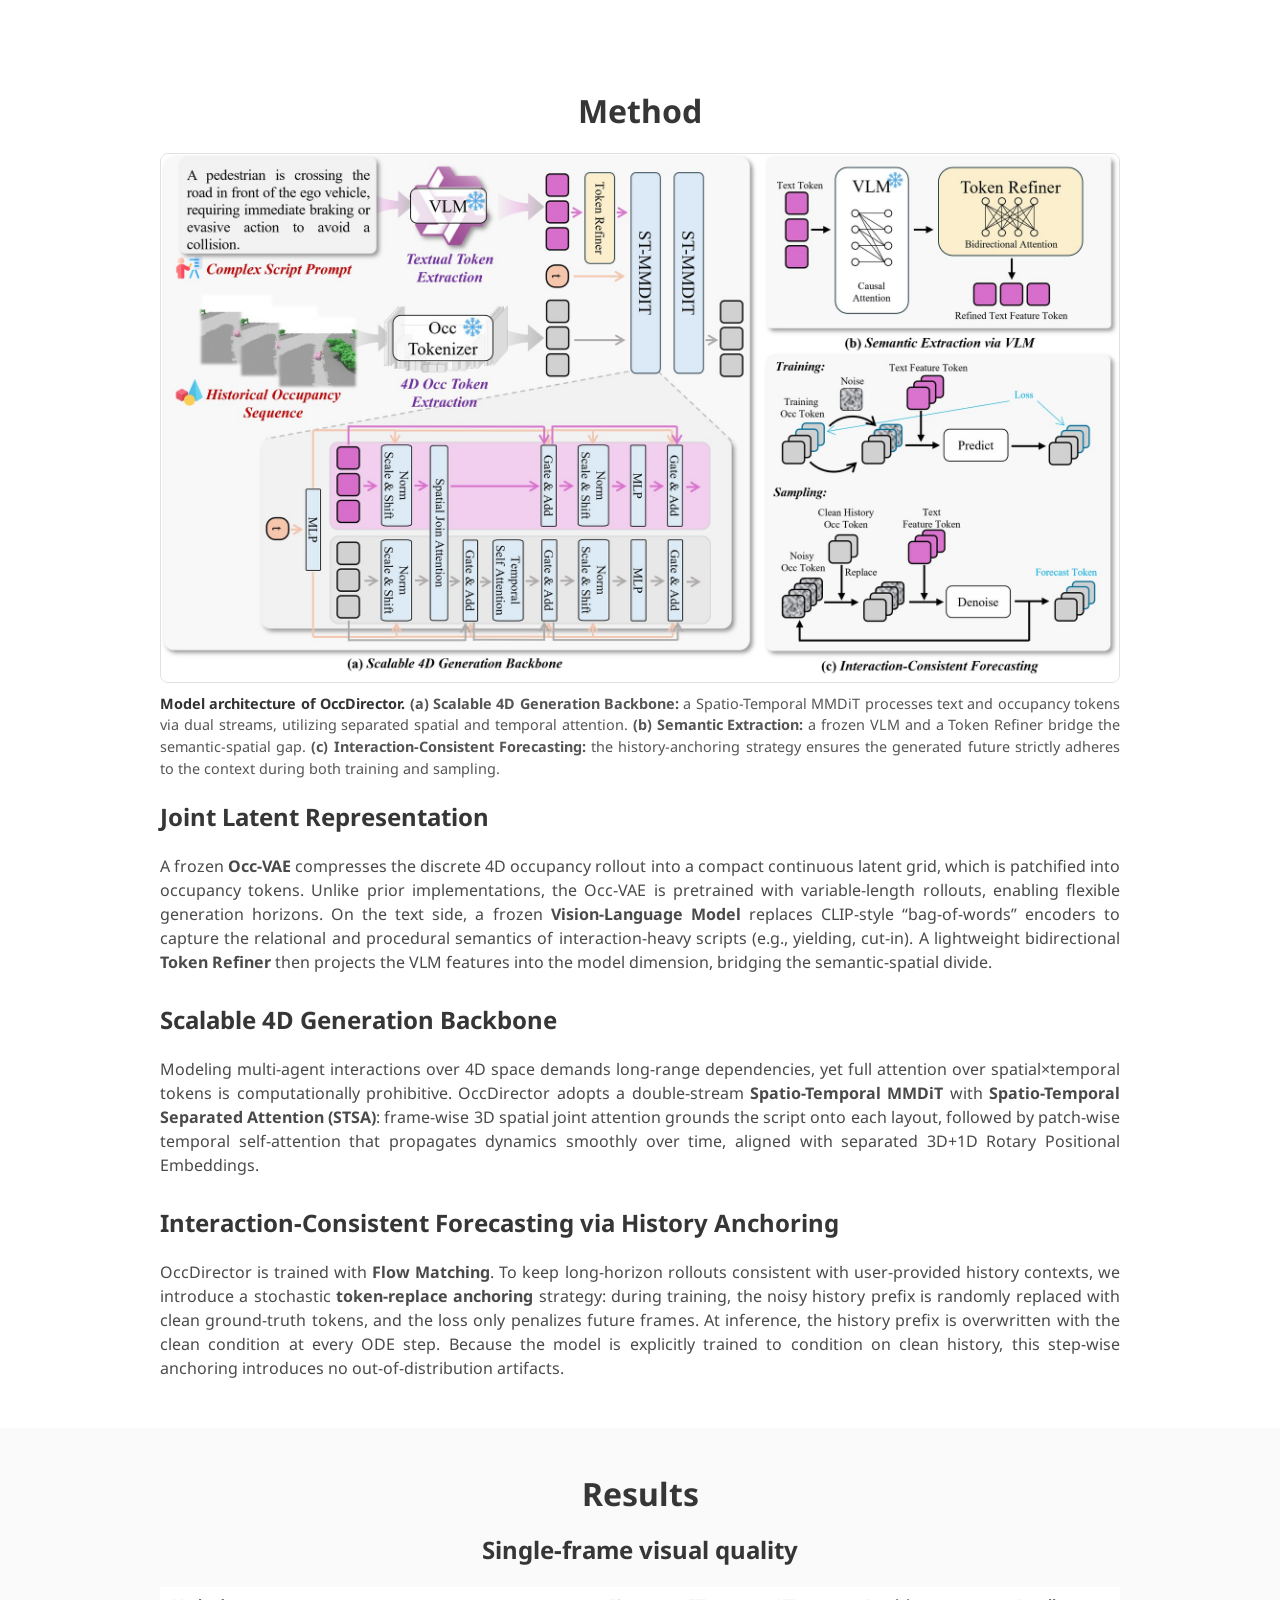
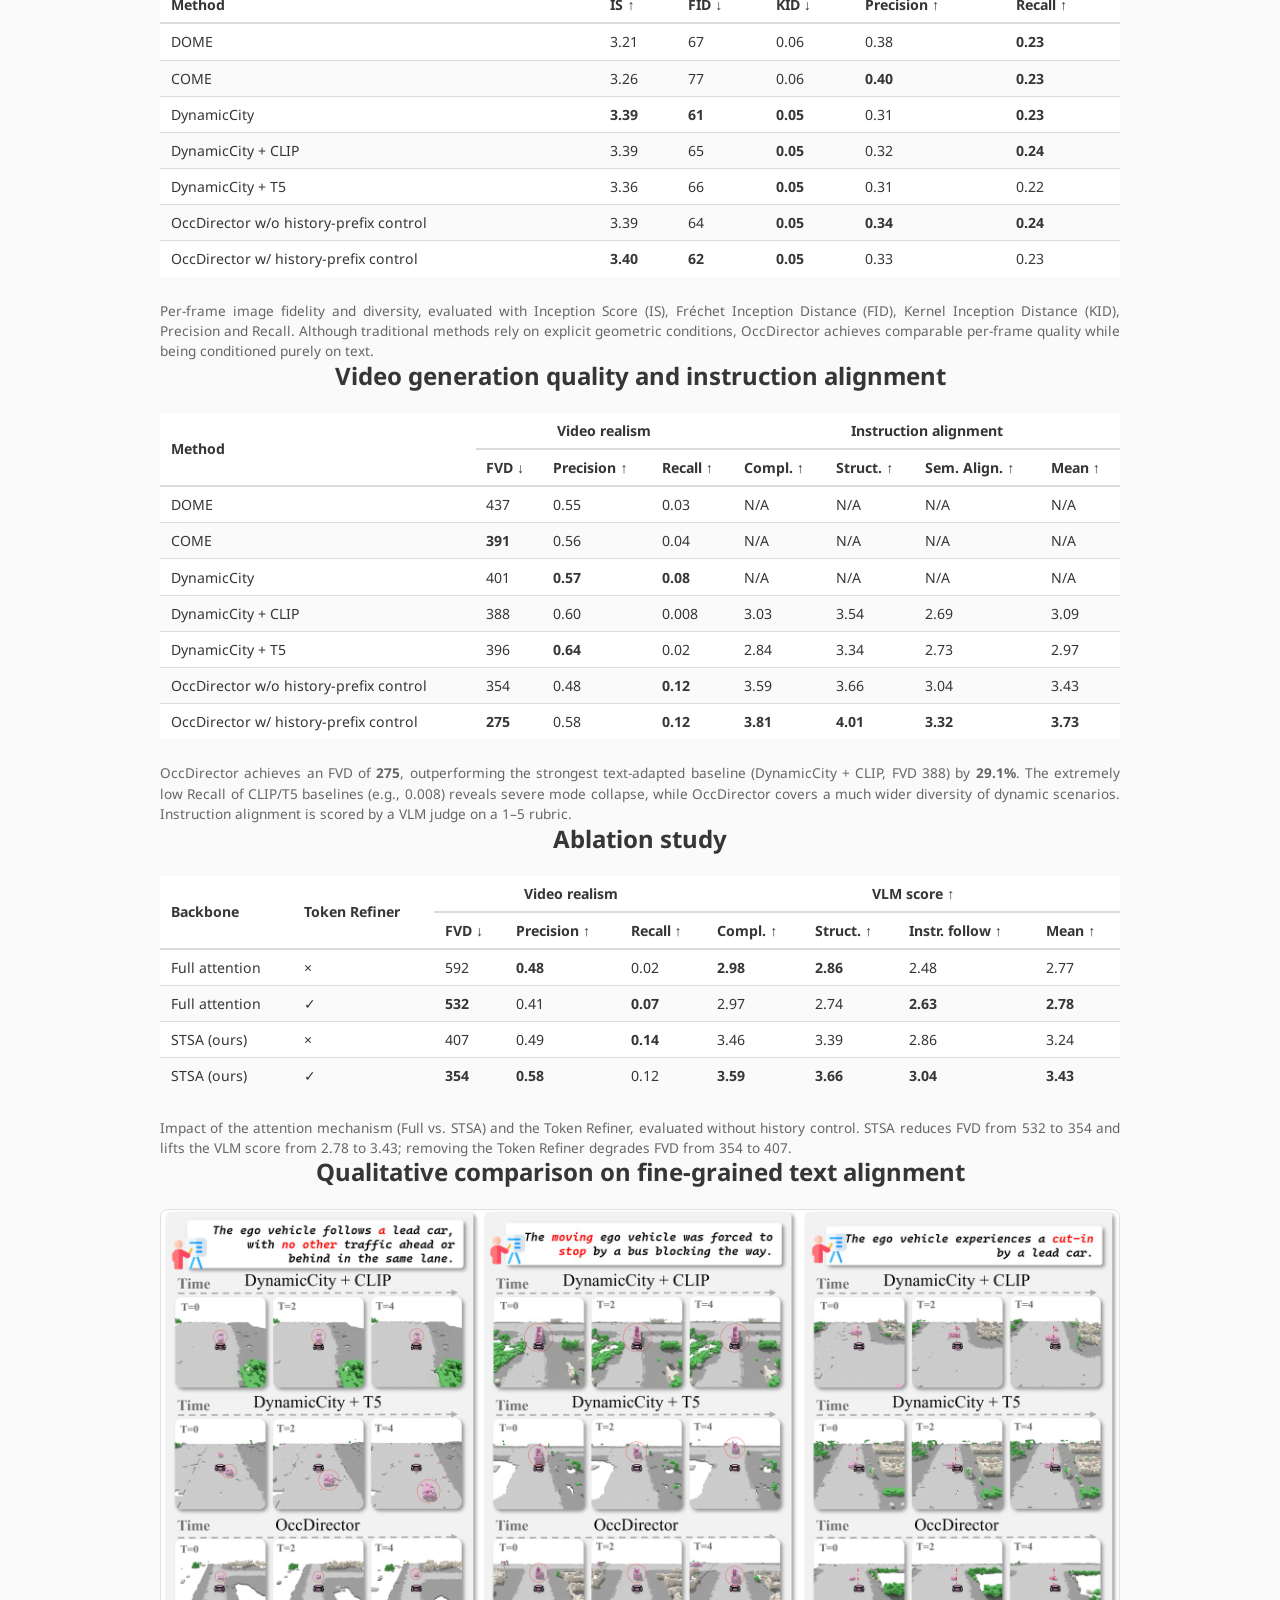
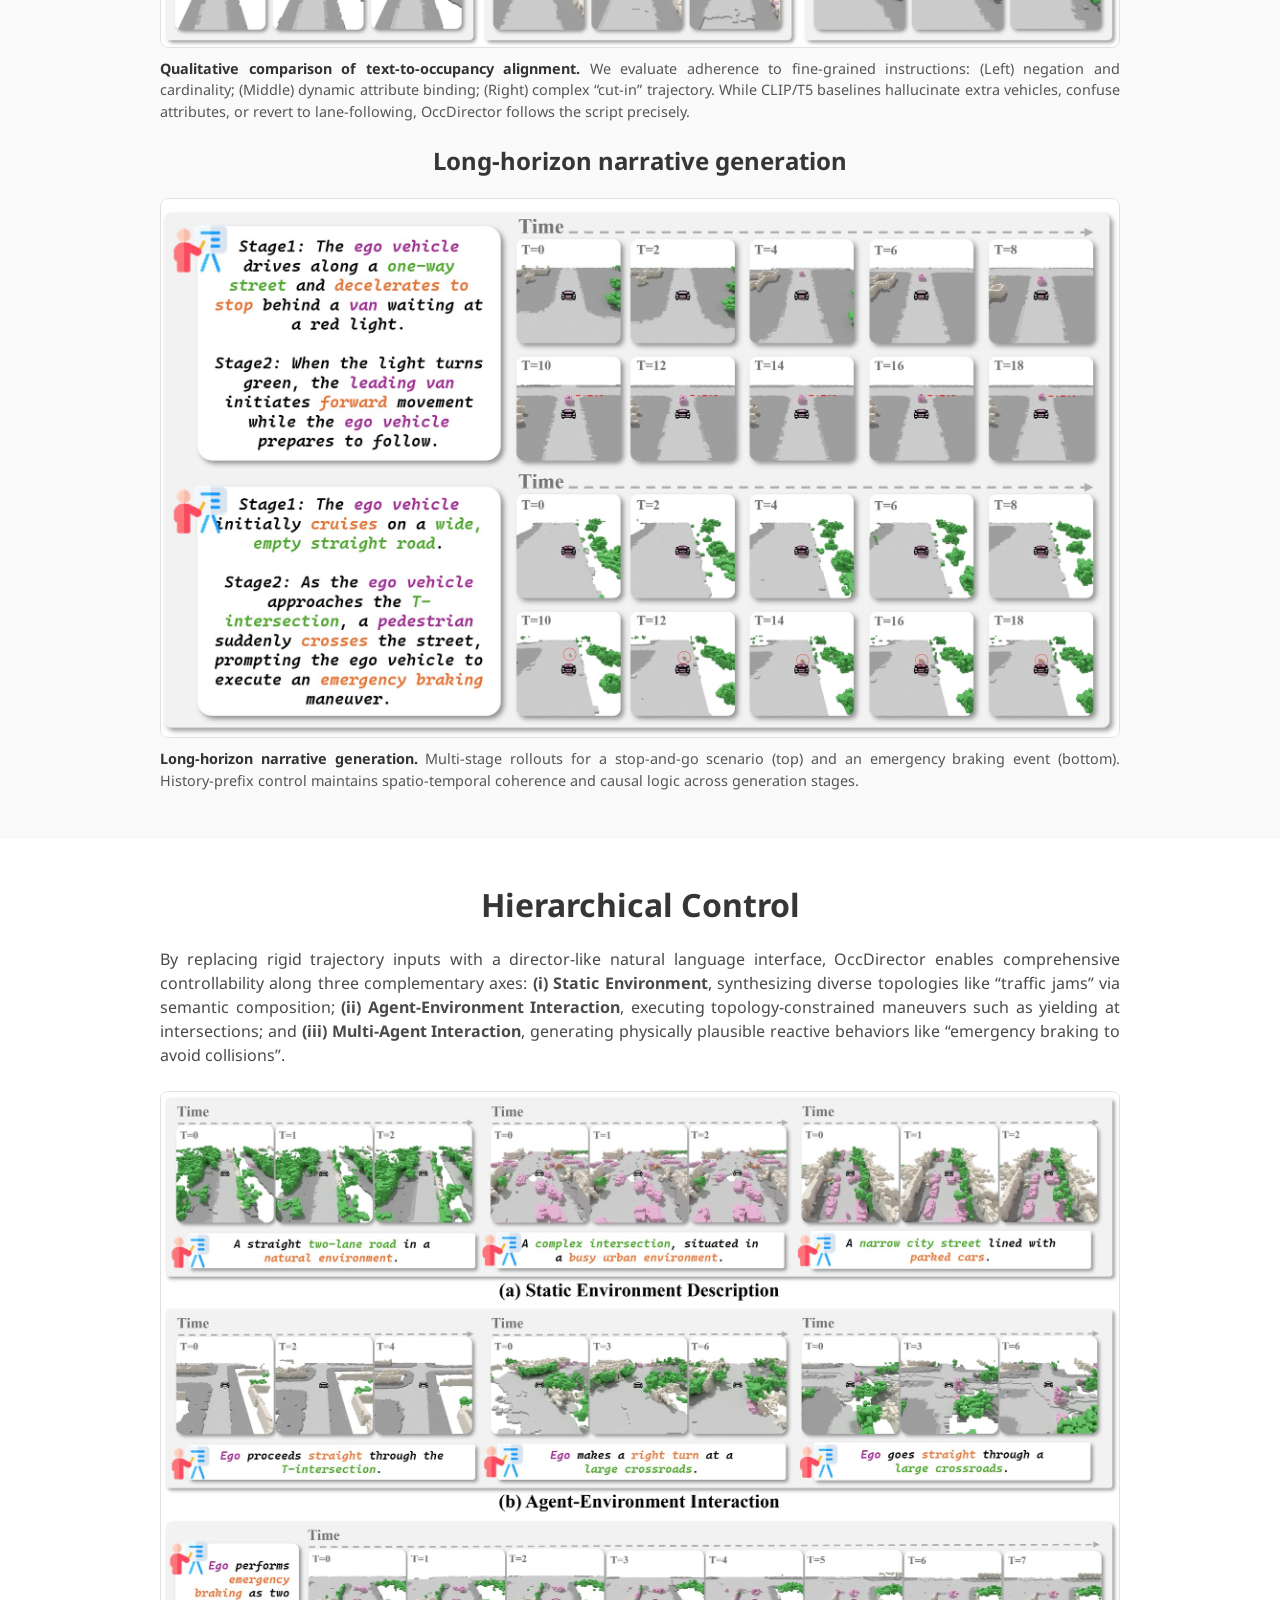
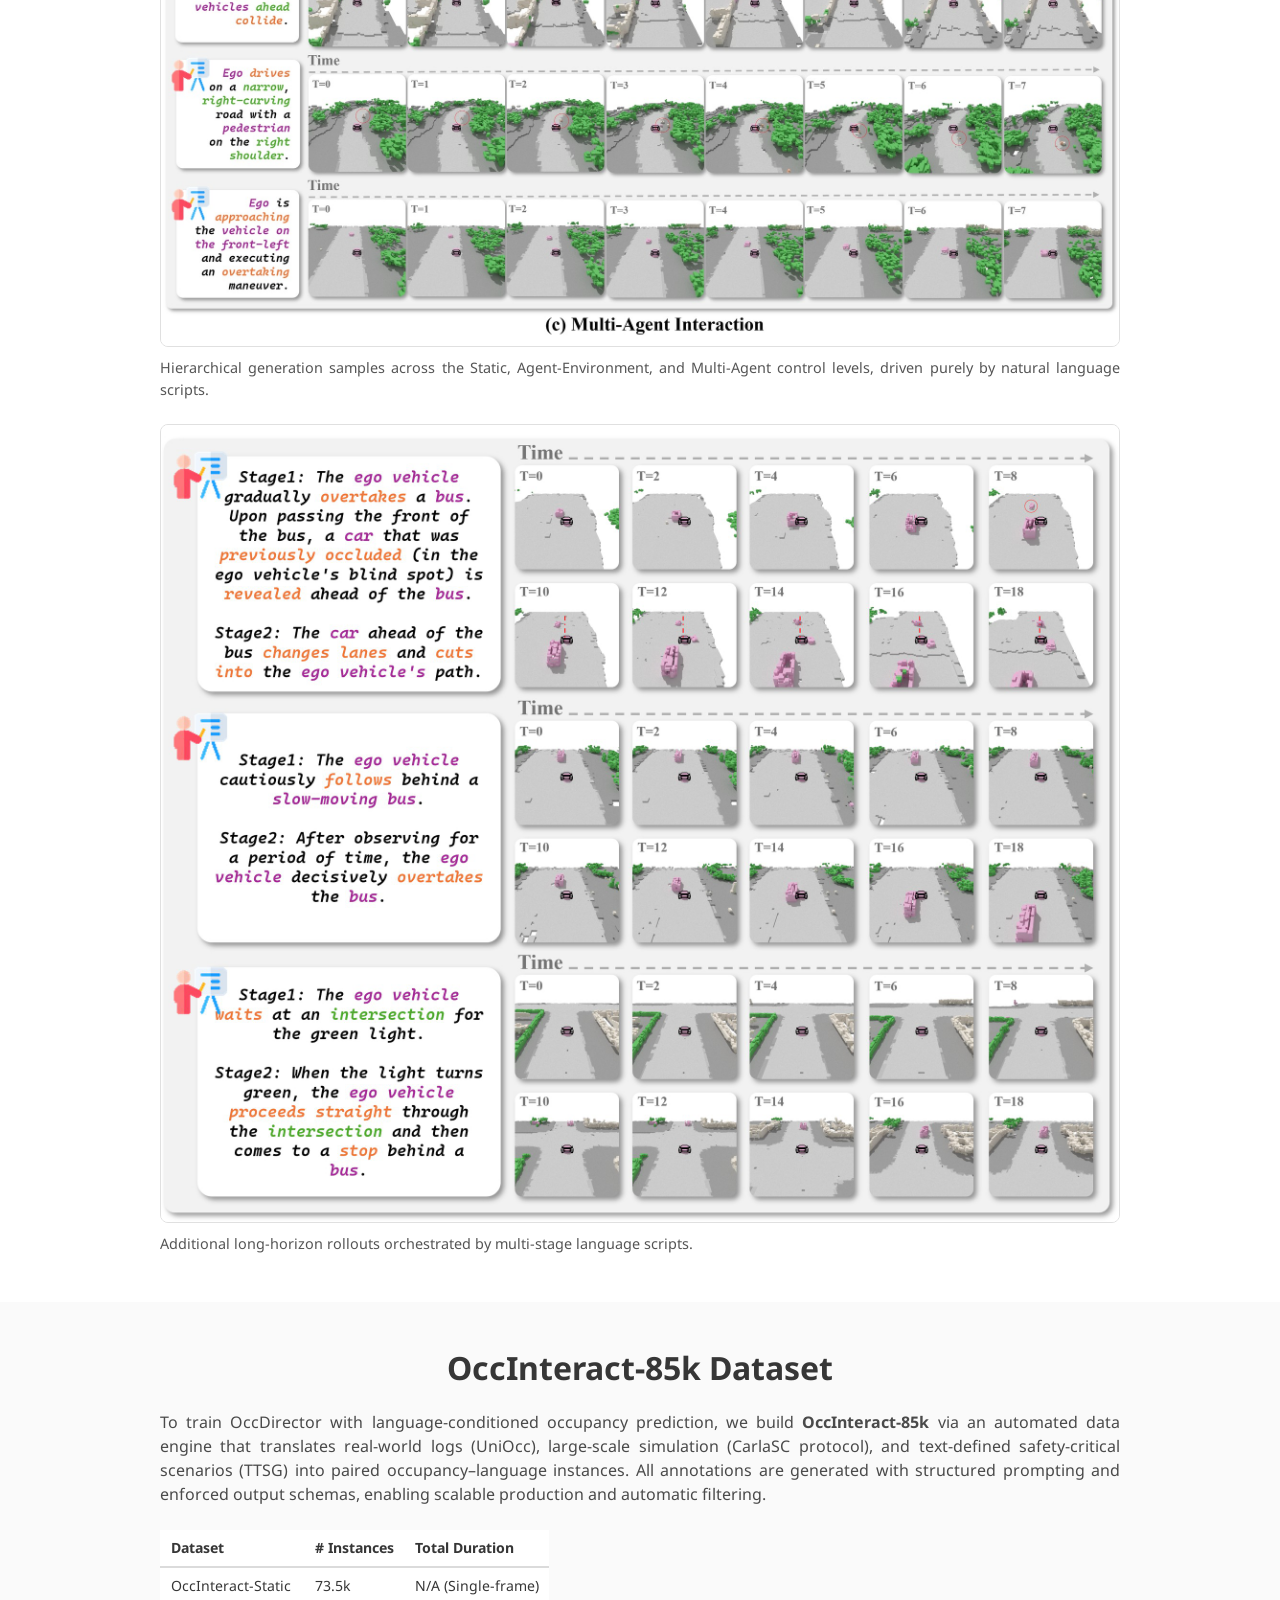
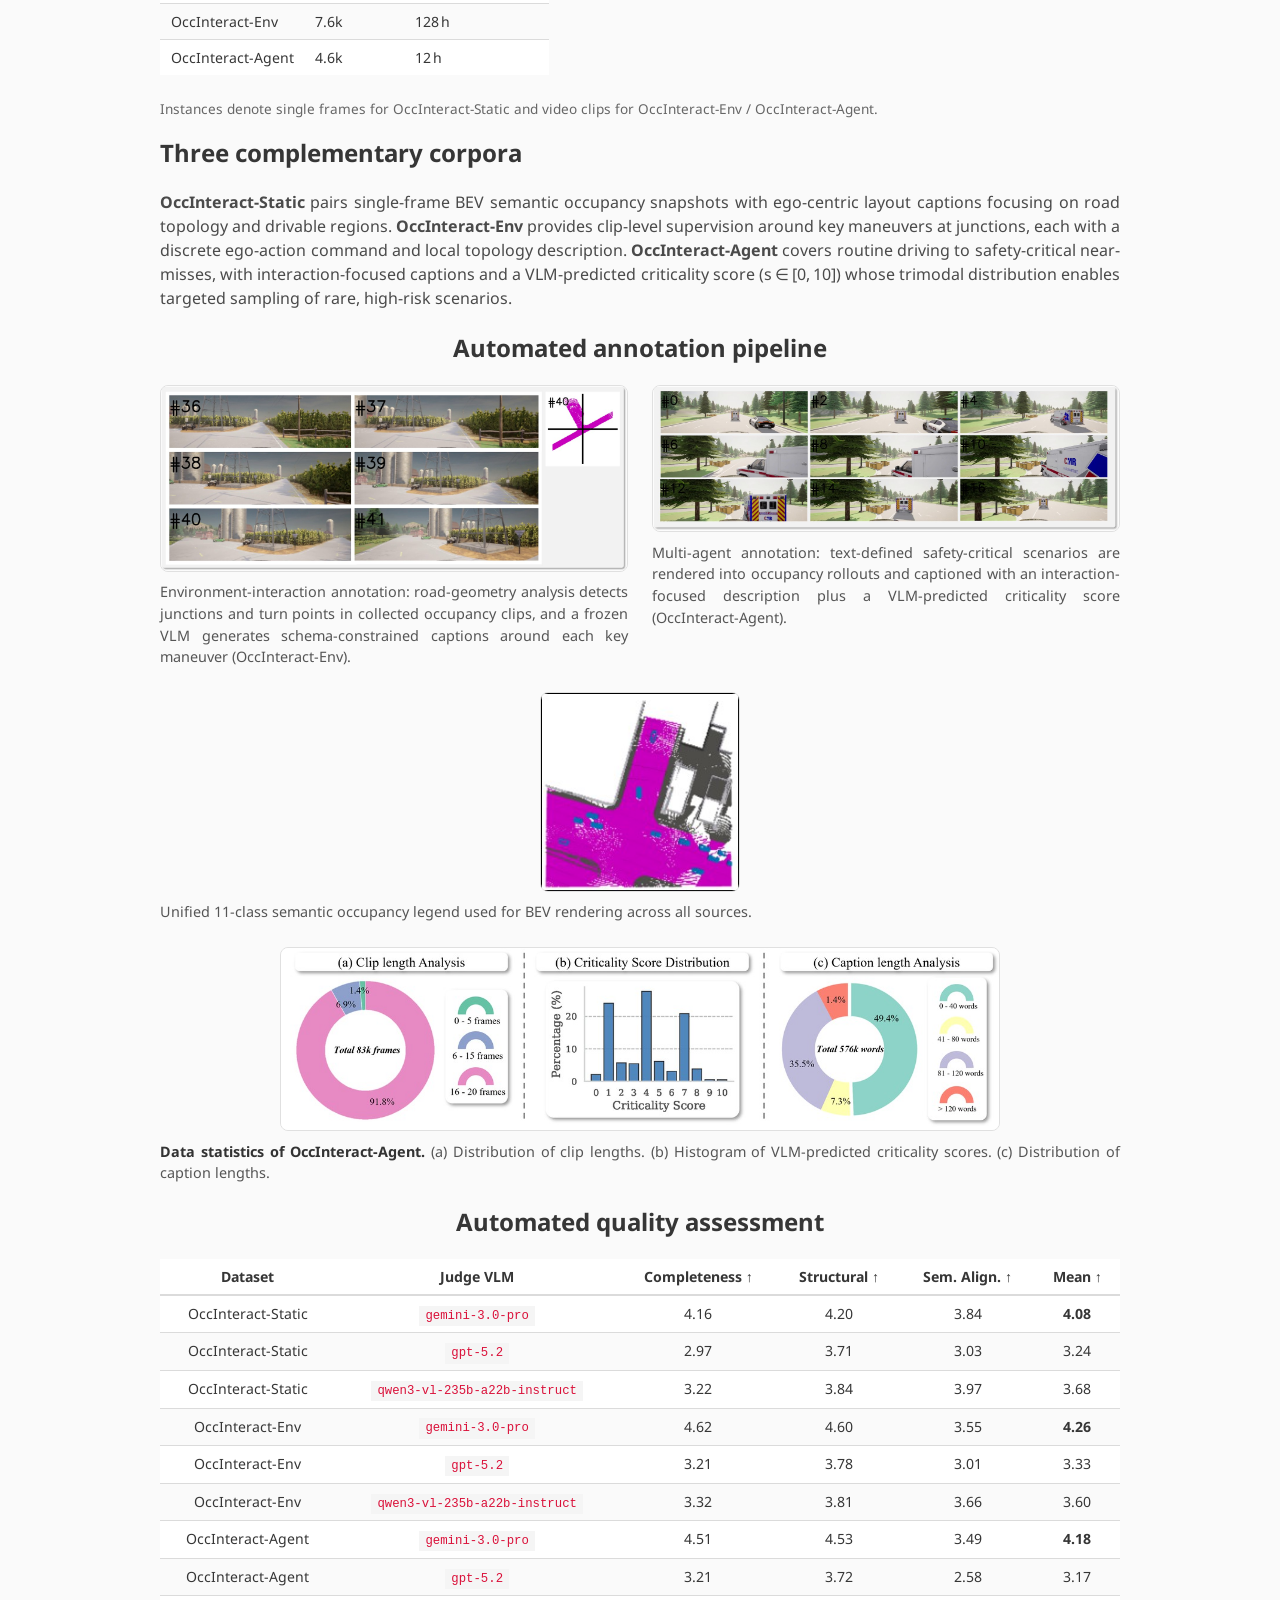
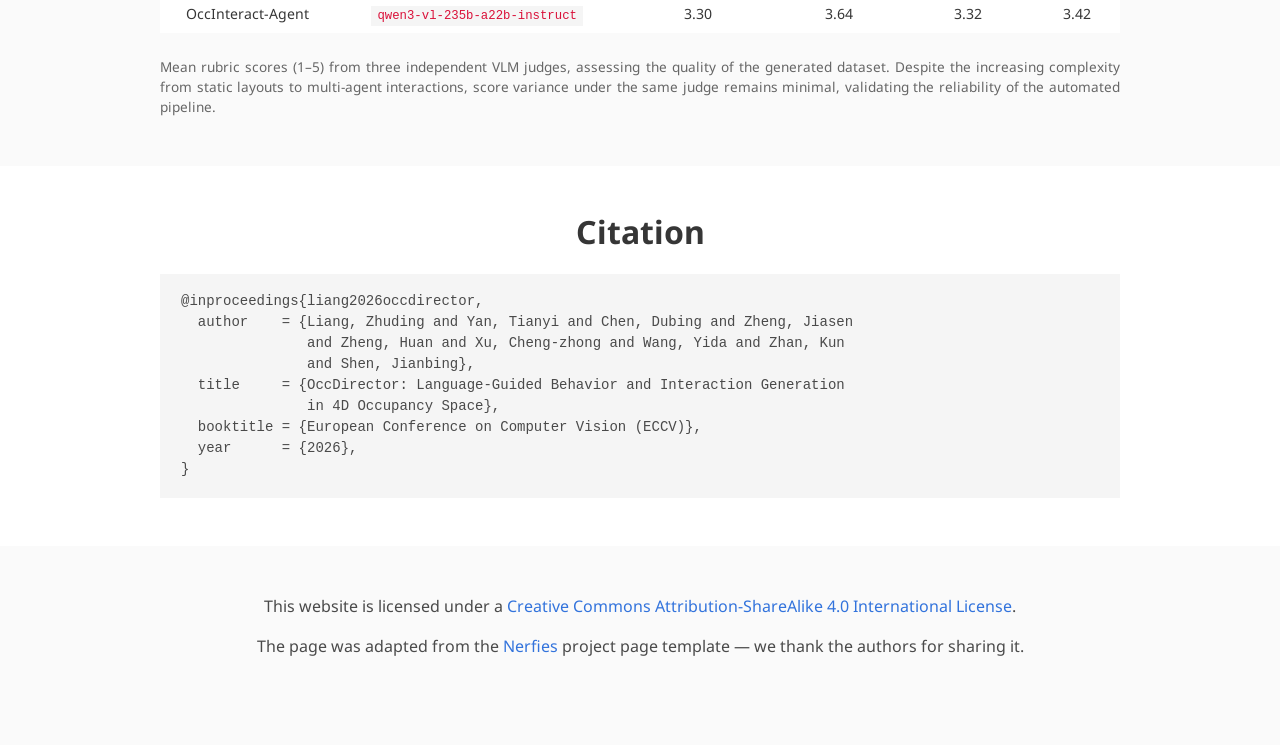
==== commit 3304f673: "Enable Paper/arXiv buttons with arXiv link 2604.22240 Co-Authored-By: Claude <noreply@anthropic.com>" ====
--- a/index.html
+++ b/index.html
@@ -7,6 +7,9 @@
   <meta name="keywords" content="OccDirector, 4D Occupancy Generation, Language-Guided Scene Generation, Autonomous Driving, World Model">
   <meta name="viewport" content="width=device-width, initial-scale=1">
   <title>OccDirector: Language-Guided Behavior and Interaction Generation in 4D Occupancy Space</title>
+  <link rel="alternate" hreflang="en" href="https://lensfa-lzd.github.io/OccDirector/index.html">
+  <link rel="alternate" hreflang="zh-CN" href="https://lensfa-lzd.github.io/OccDirector/index.zh.html">
+  <link rel="alternate" hreflang="x-default" href="https://lensfa-lzd.github.io/OccDirector/index.html">
 
   <link rel="stylesheet" href="./static/css/bulma.min.css">
   <link rel="stylesheet" href="./static/css/fontawesome.min.css">
@@ -32,6 +35,7 @@
       <a class="navbar-item" href="#demos">Demos</a>
       <a class="navbar-item" href="#dataset">Dataset</a>
       <a class="navbar-item" href="#citation">Citation</a>
+      <a class="navbar-item" href="./index.zh.html" lang="zh">中文</a>
     </div>
   </div>
 </nav>
@@ -74,21 +78,21 @@
               <!-- To enable a link: set the real href and remove the
                    "coming-soon" class and the <span class="soon-tag"> child. -->
               <span class="link-block">
-                <a href="#" class="external-link button is-normal is-rounded is-dark coming-soon">
+                <a href="https://arxiv.org/abs/2604.22240"
+                   class="external-link button is-normal is-rounded is-dark">
                   <span class="icon">
                     <i class="fas fa-file-pdf"></i>
                   </span>
                   <span>Paper</span>
-                  <span class="soon-tag">SOON</span>
                 </a>
               </span>
               <span class="link-block">
-                <a href="#" class="external-link button is-normal is-rounded is-dark coming-soon">
+                <a href="https://arxiv.org/abs/2604.22240"
+                   class="external-link button is-normal is-rounded is-dark">
                   <span class="icon">
                     <i class="ai ai-arxiv"></i>
                   </span>
                   <span>arXiv</span>
-                  <span class="soon-tag">SOON</span>
                 </a>
               </span>
               <span class="link-block">
--- a/static/css/index.css
+++ b/static/css/index.css
@@ -26,17 +26,20 @@
 }
 
 body {
-  font-family: 'Noto Sans', sans-serif;
+  font-family: 'Noto Sans', 'PingFang SC', 'Hiragino Sans GB', 'Microsoft YaHei',
+               'Noto Sans CJK SC', 'Source Han Sans SC', sans-serif;
 }
 
 /* ---- Hero / authors ---- */
 .publication-title {
-  font-family: 'Noto Sans', sans-serif;
+  font-family: 'Noto Sans', 'PingFang SC', 'Hiragino Sans GB', 'Microsoft YaHei',
+               'Noto Sans CJK SC', 'Source Han Sans SC', sans-serif;
   font-weight: 700;
 }
 
 .publication-authors {
-  font-family: 'Noto Sans', sans-serif;
+  font-family: 'Noto Sans', 'PingFang SC', 'Hiragino Sans GB', 'Microsoft YaHei',
+               'Noto Sans CJK SC', 'Source Han Sans SC', sans-serif;
 }
 
 .publication-authors a {
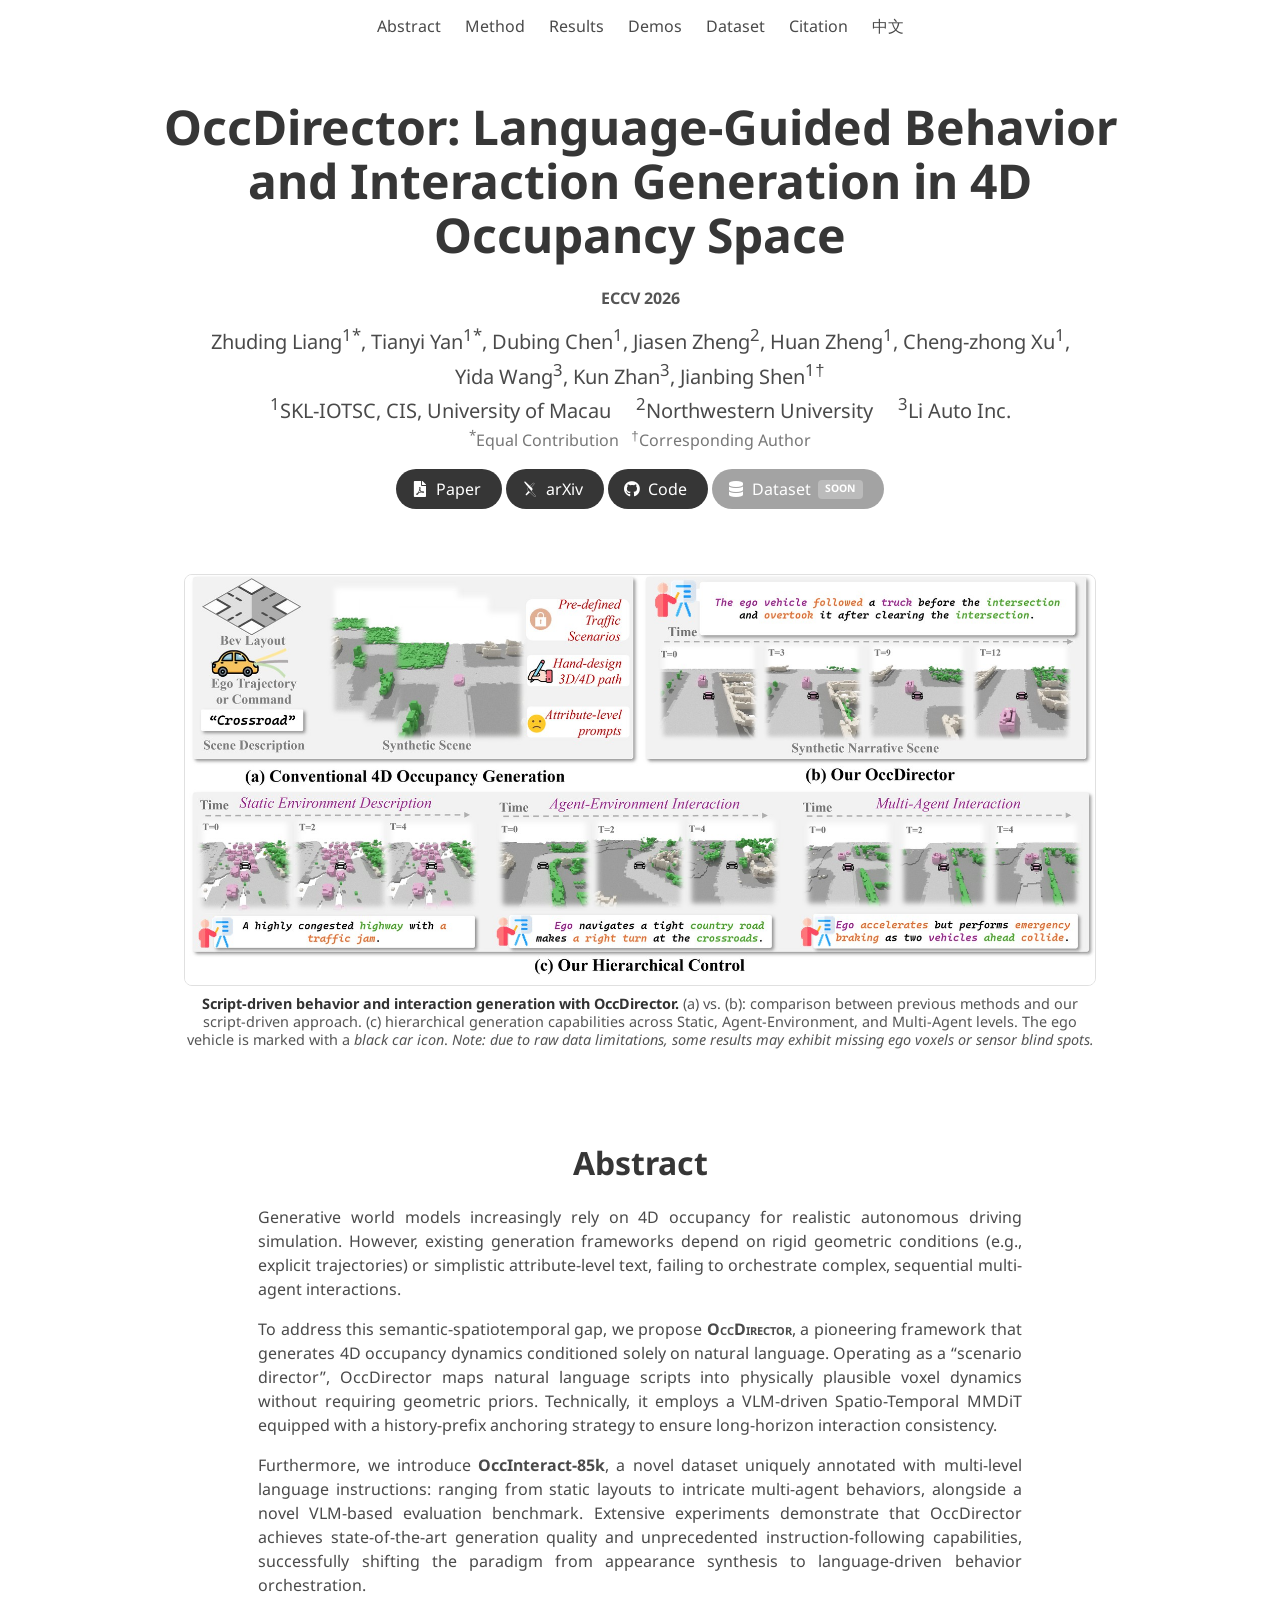
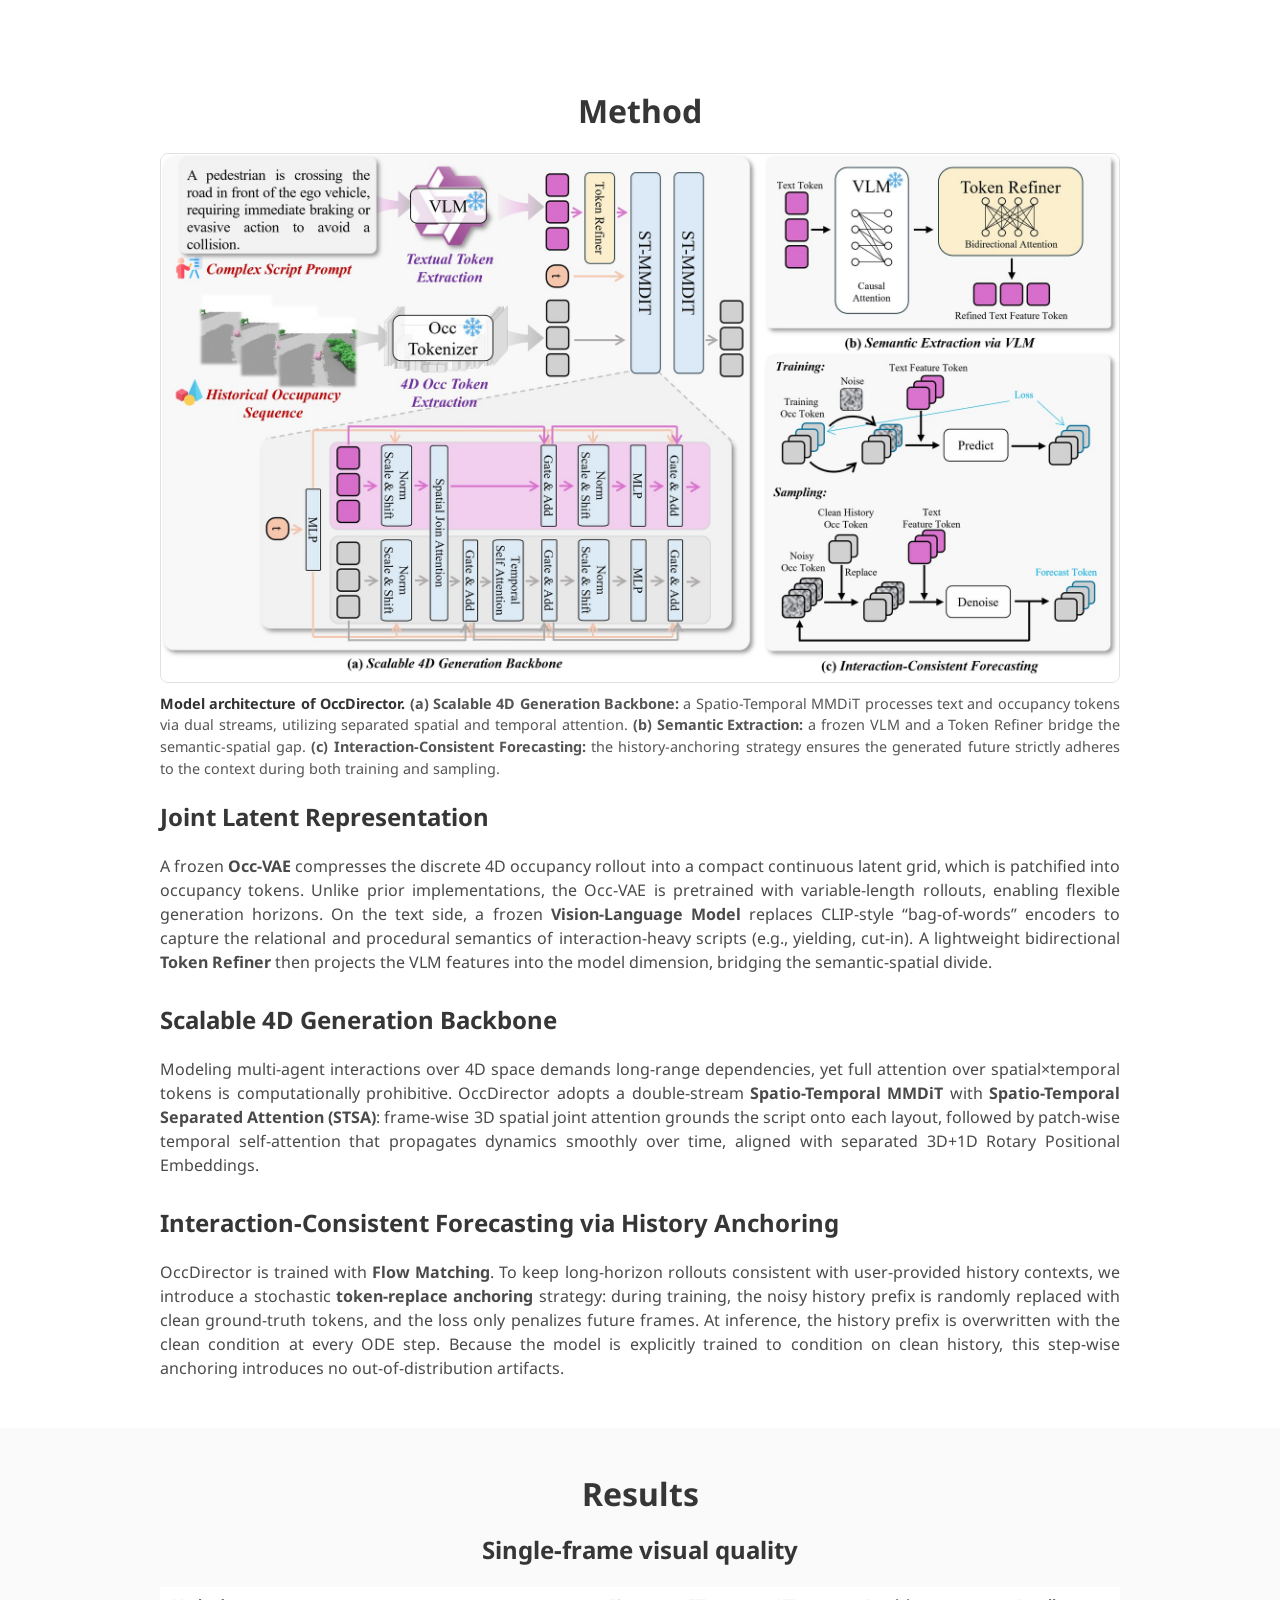
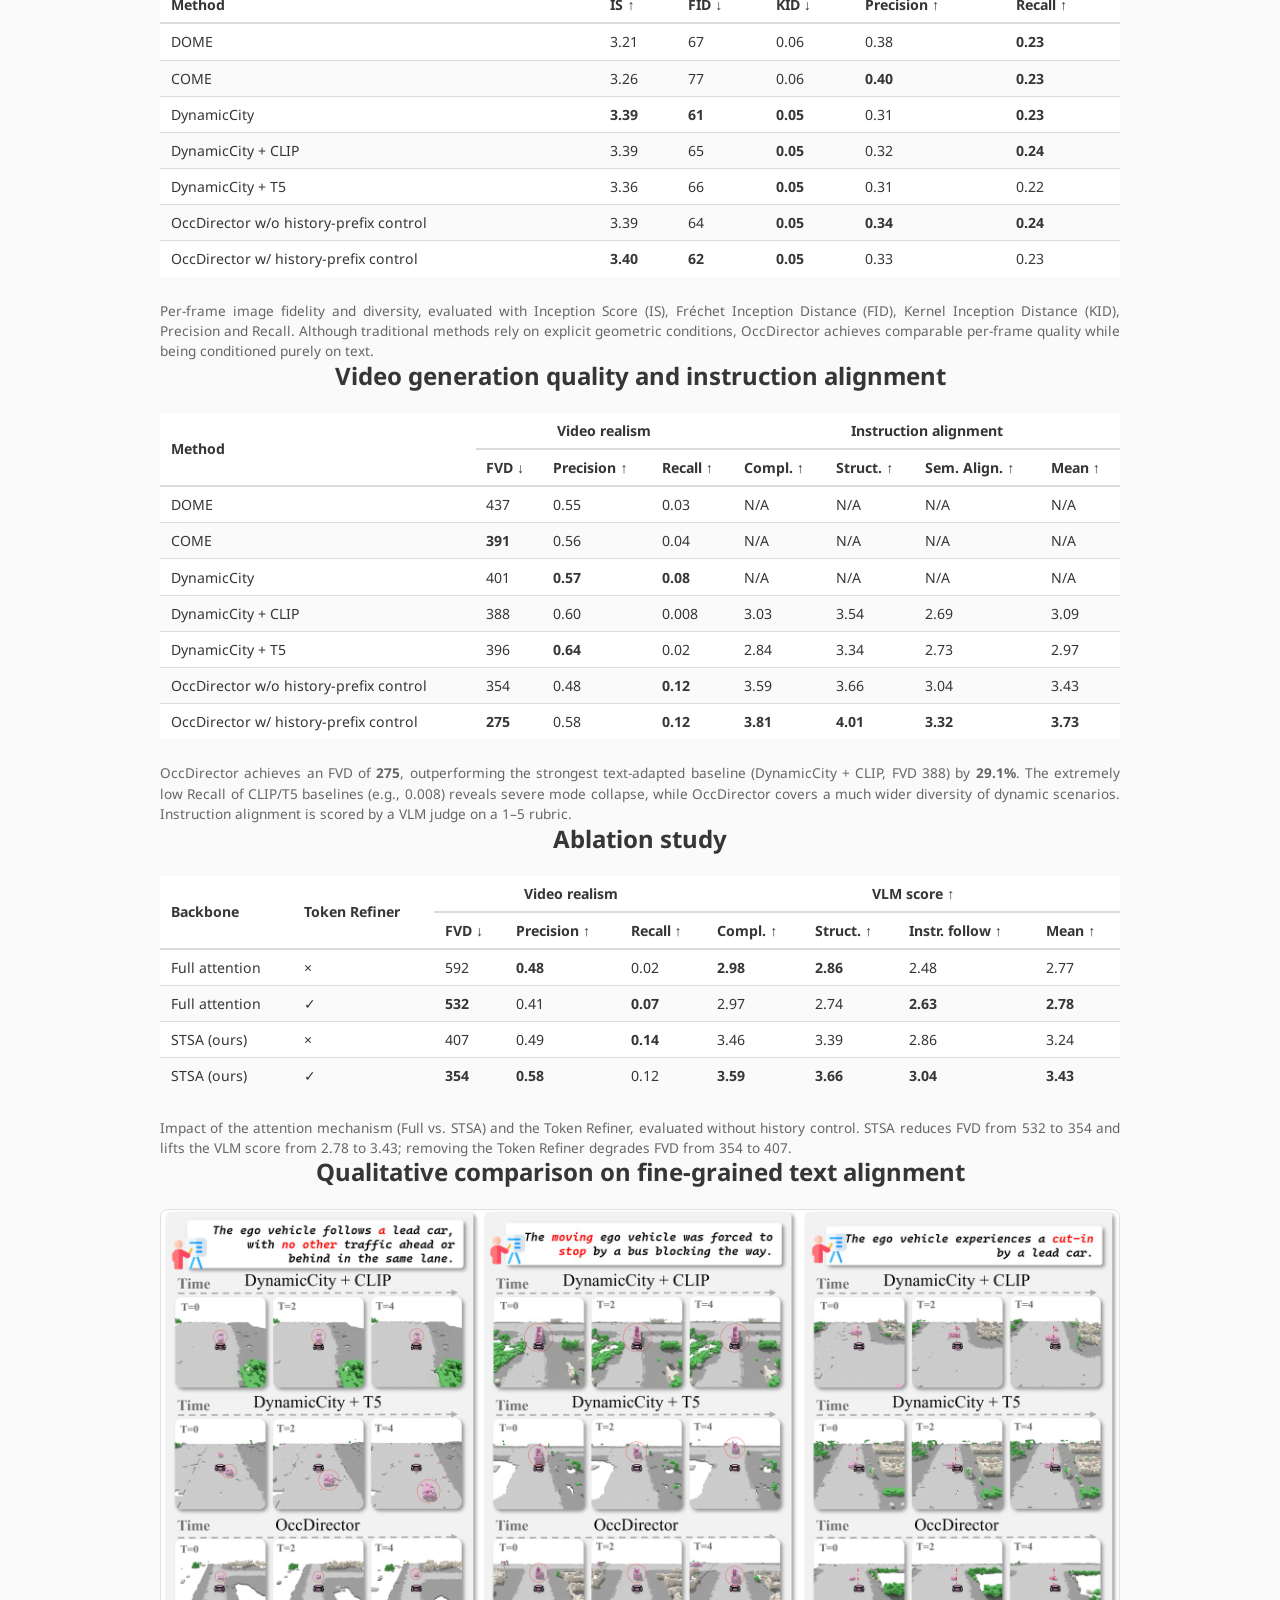
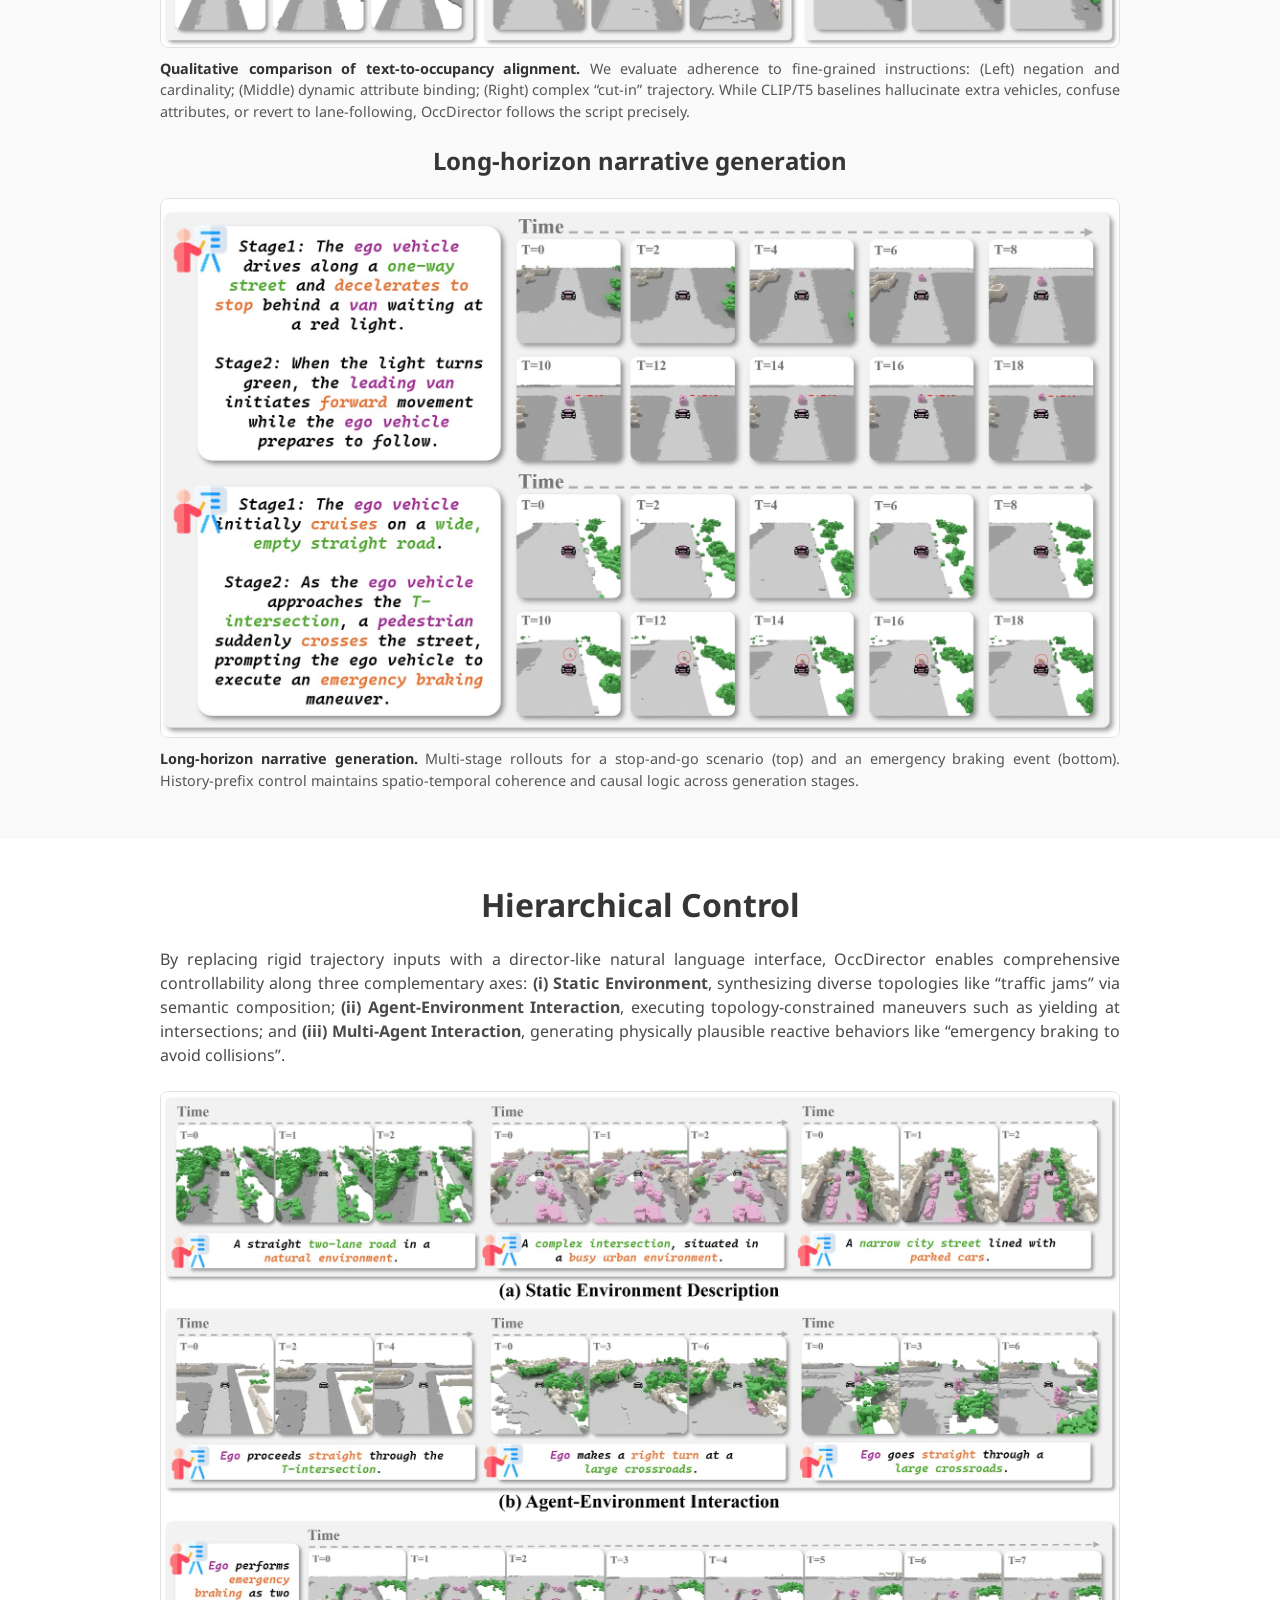
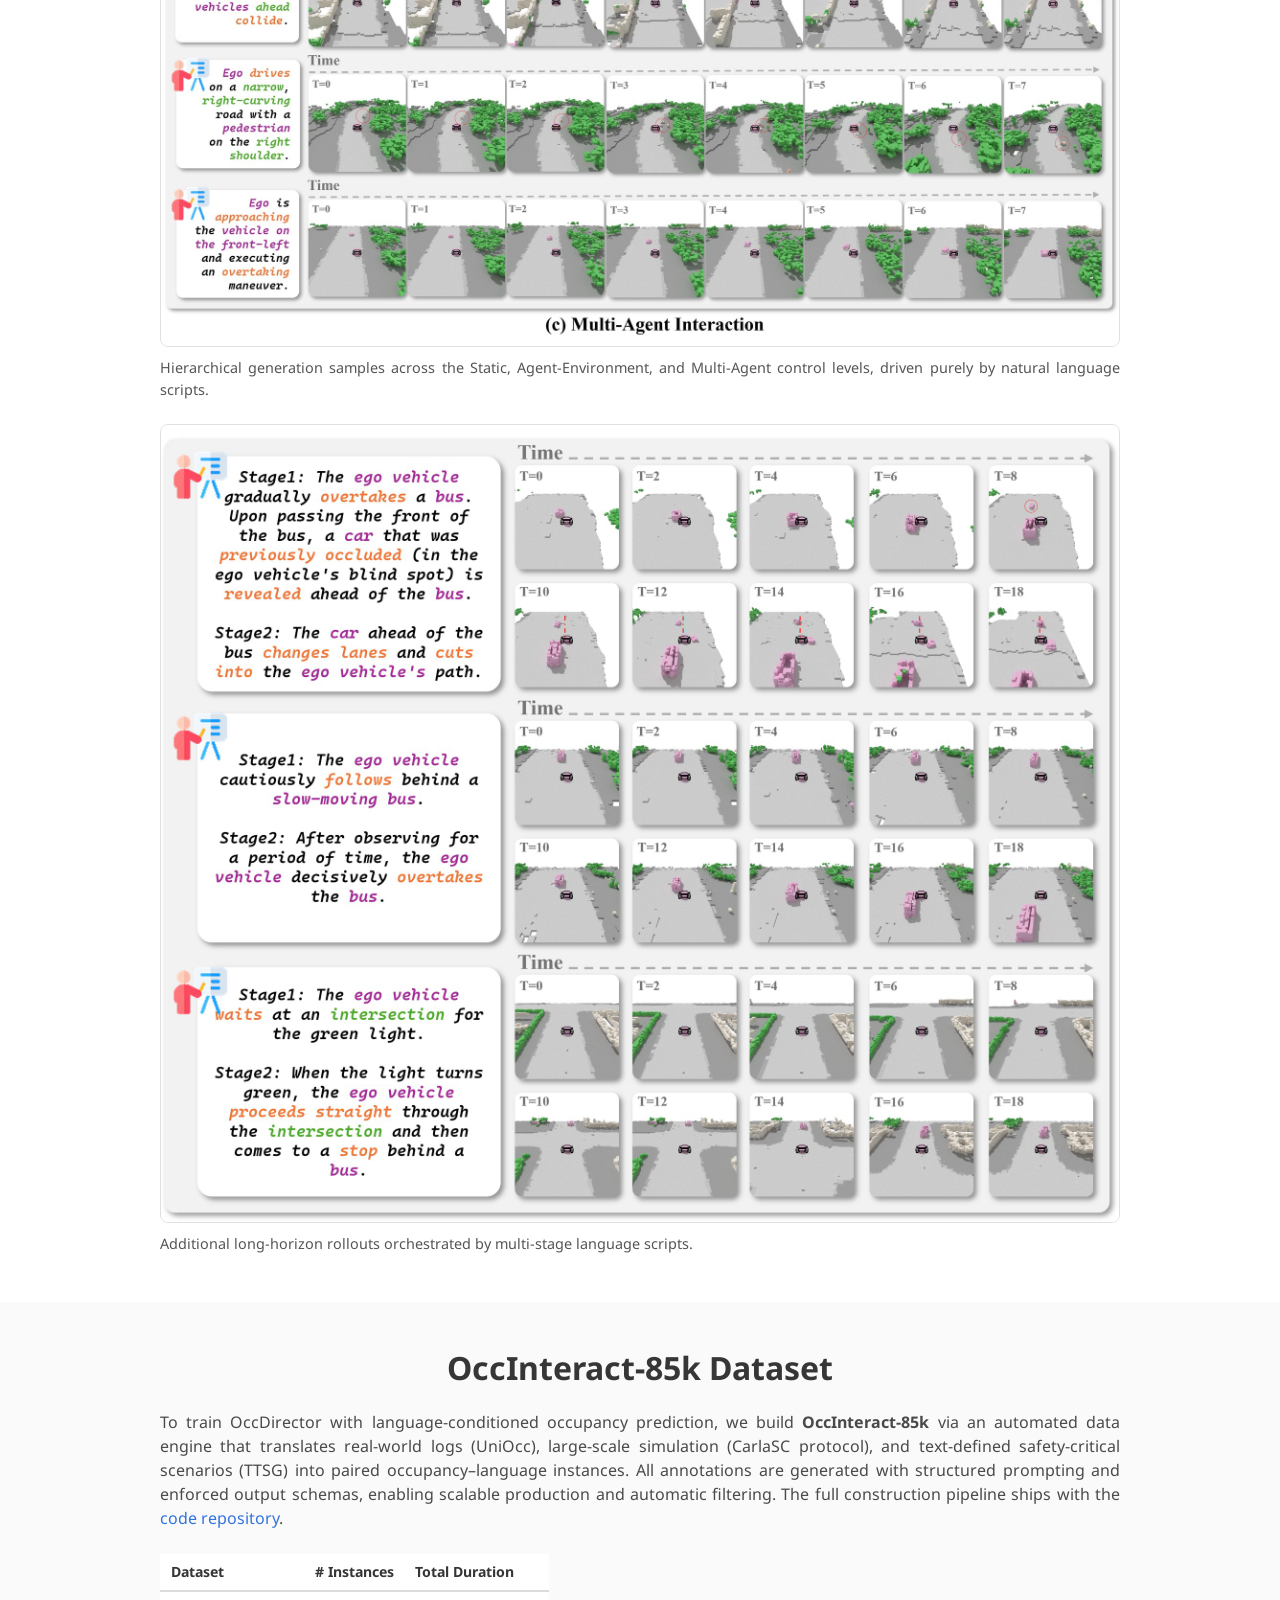
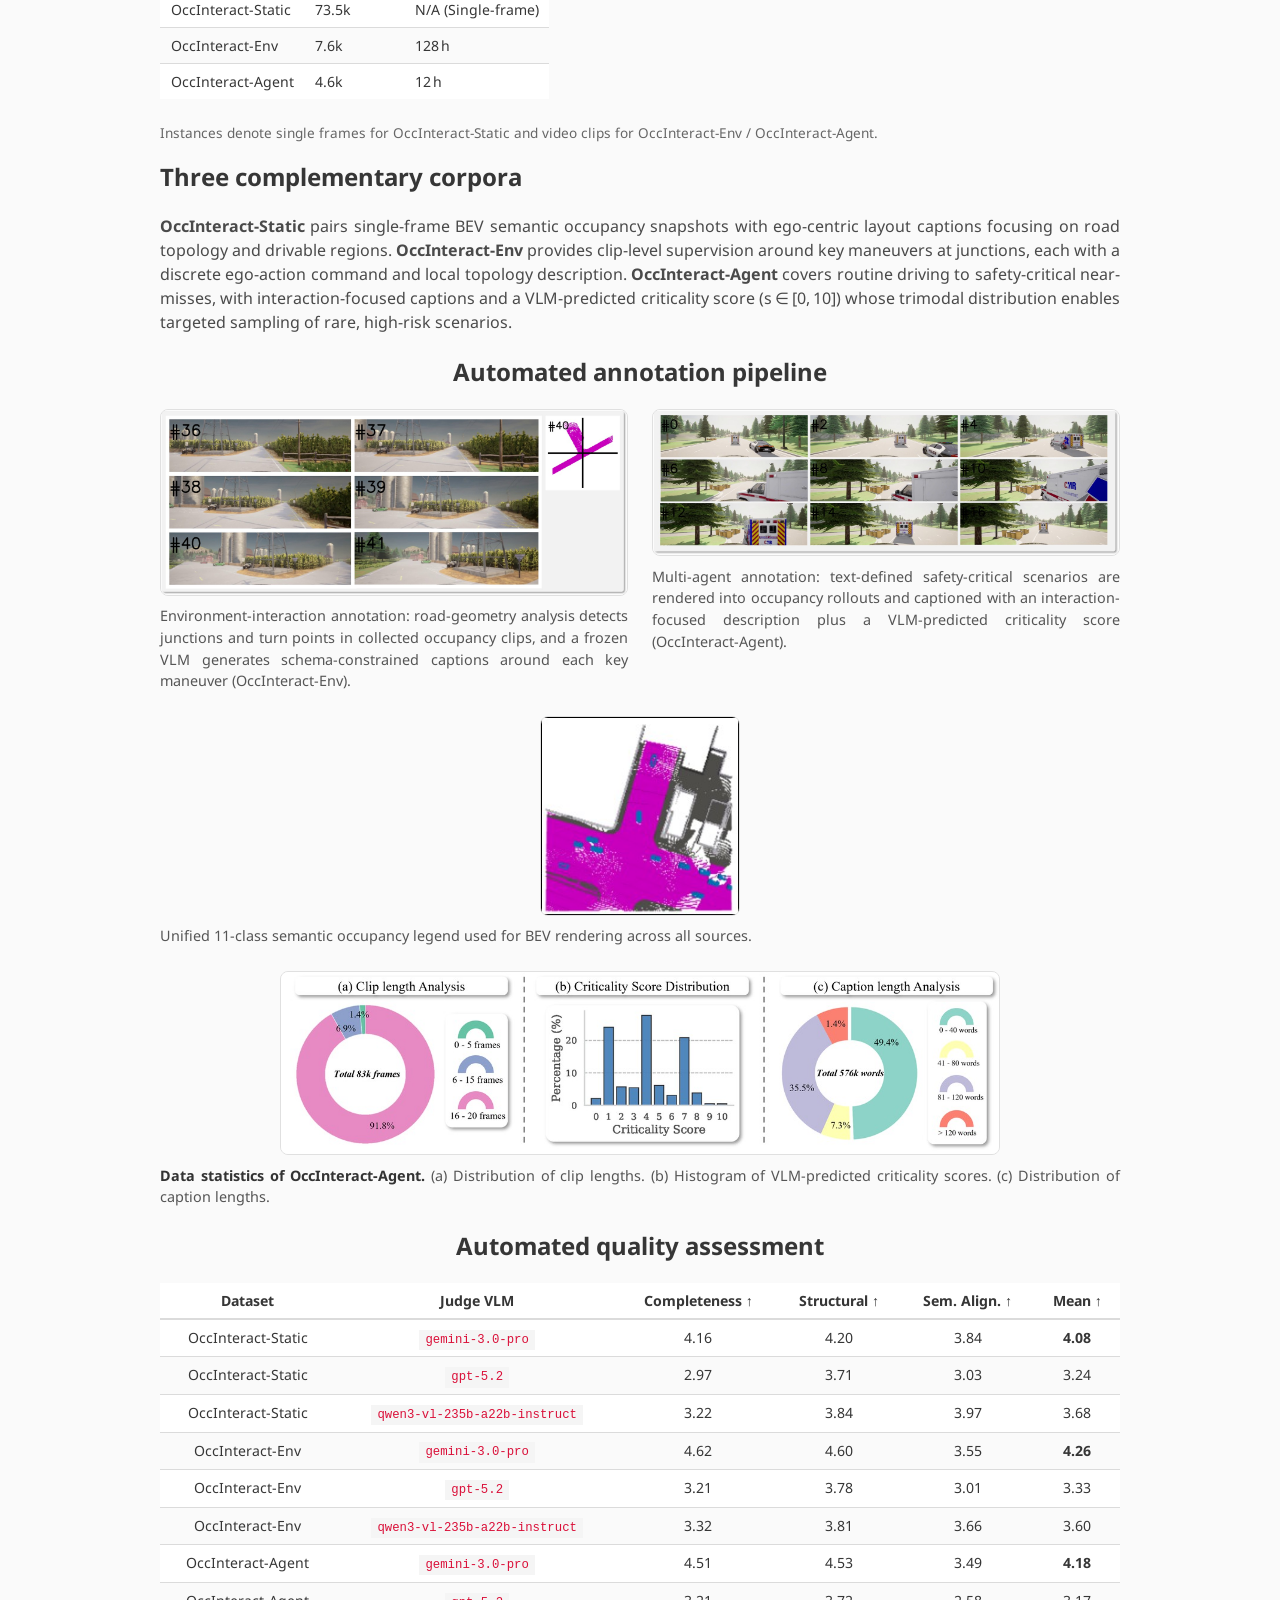
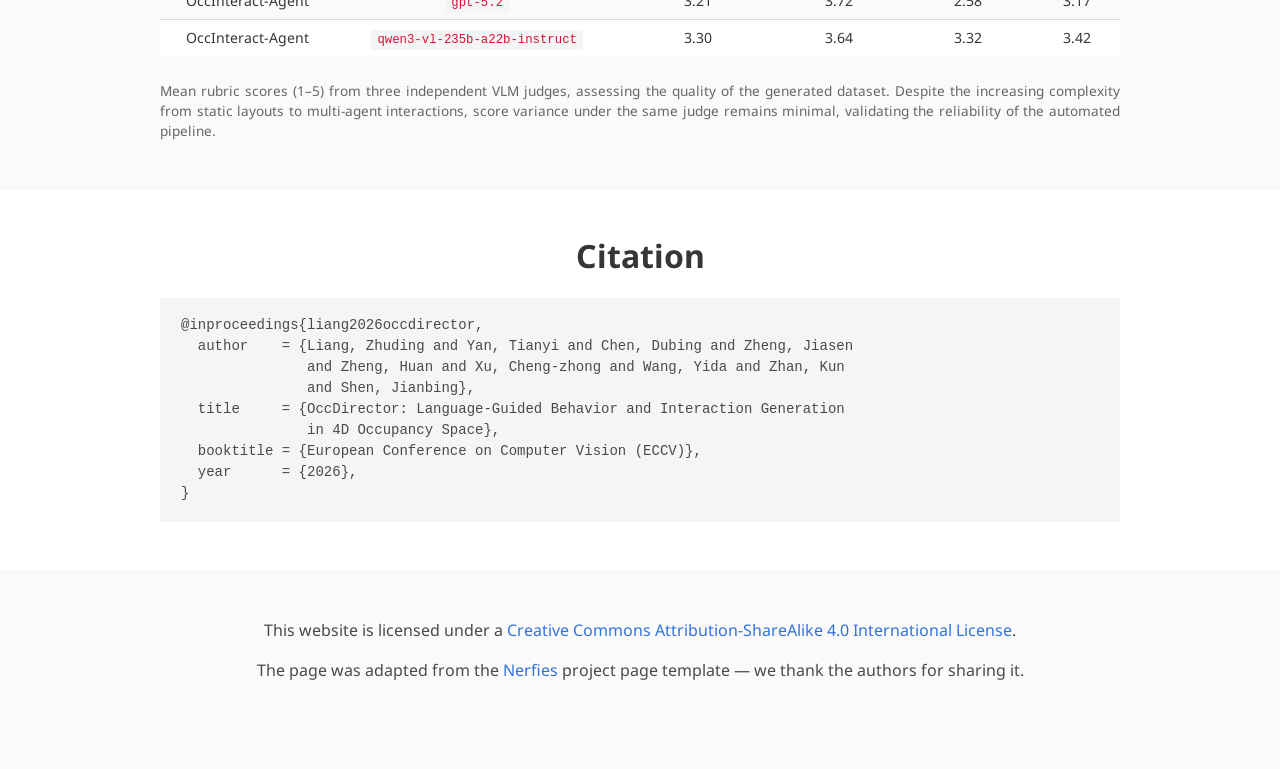
==== commit b7445c4b: "Enable Code button now that the repository is public; link the dataset section to the open-sourced c" ====
--- a/index.html
+++ b/index.html
@@ -96,12 +96,12 @@
                 </a>
               </span>
               <span class="link-block">
-                <a href="#" class="external-link button is-normal is-rounded is-dark coming-soon">
+                <a href="https://github.com/lensfa-lzd/OccDirector"
+                   class="external-link button is-normal is-rounded is-dark">
                   <span class="icon">
                     <i class="fab fa-github"></i>
                   </span>
                   <span>Code</span>
-                  <span class="soon-tag">SOON</span>
                 </a>
               </span>
               <span class="link-block">
@@ -556,7 +556,9 @@
         (UniOcc), large-scale simulation (CarlaSC protocol), and text-defined safety-critical
         scenarios (TTSG) into paired occupancy&ndash;language instances. All annotations are
         generated with structured prompting and enforced output schemas, enabling scalable
-        production and automatic filtering.
+        production and automatic filtering. The full construction pipeline ships with the
+        <a href="https://github.com/lensfa-lzd/OccDirector/blob/main/DATASETS.md">code
+        repository</a>.
       </p>
     </div>
 
